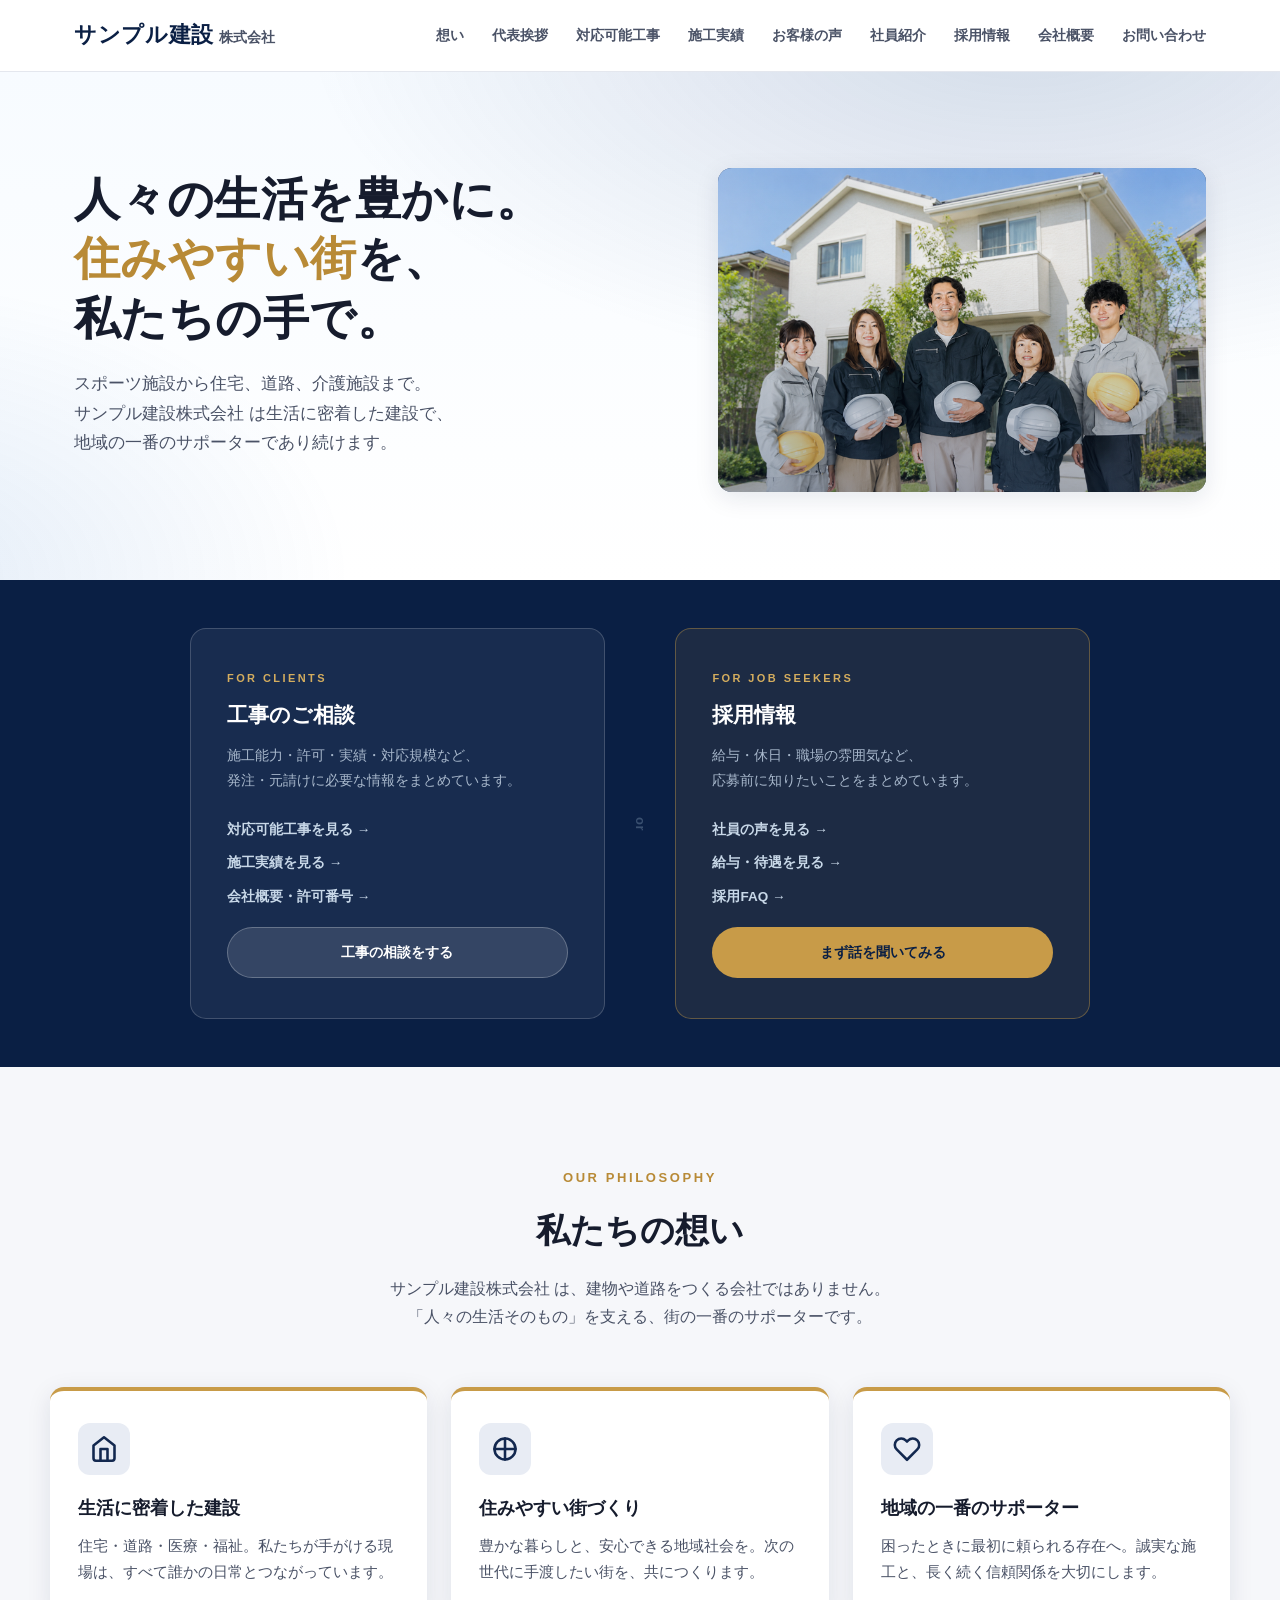
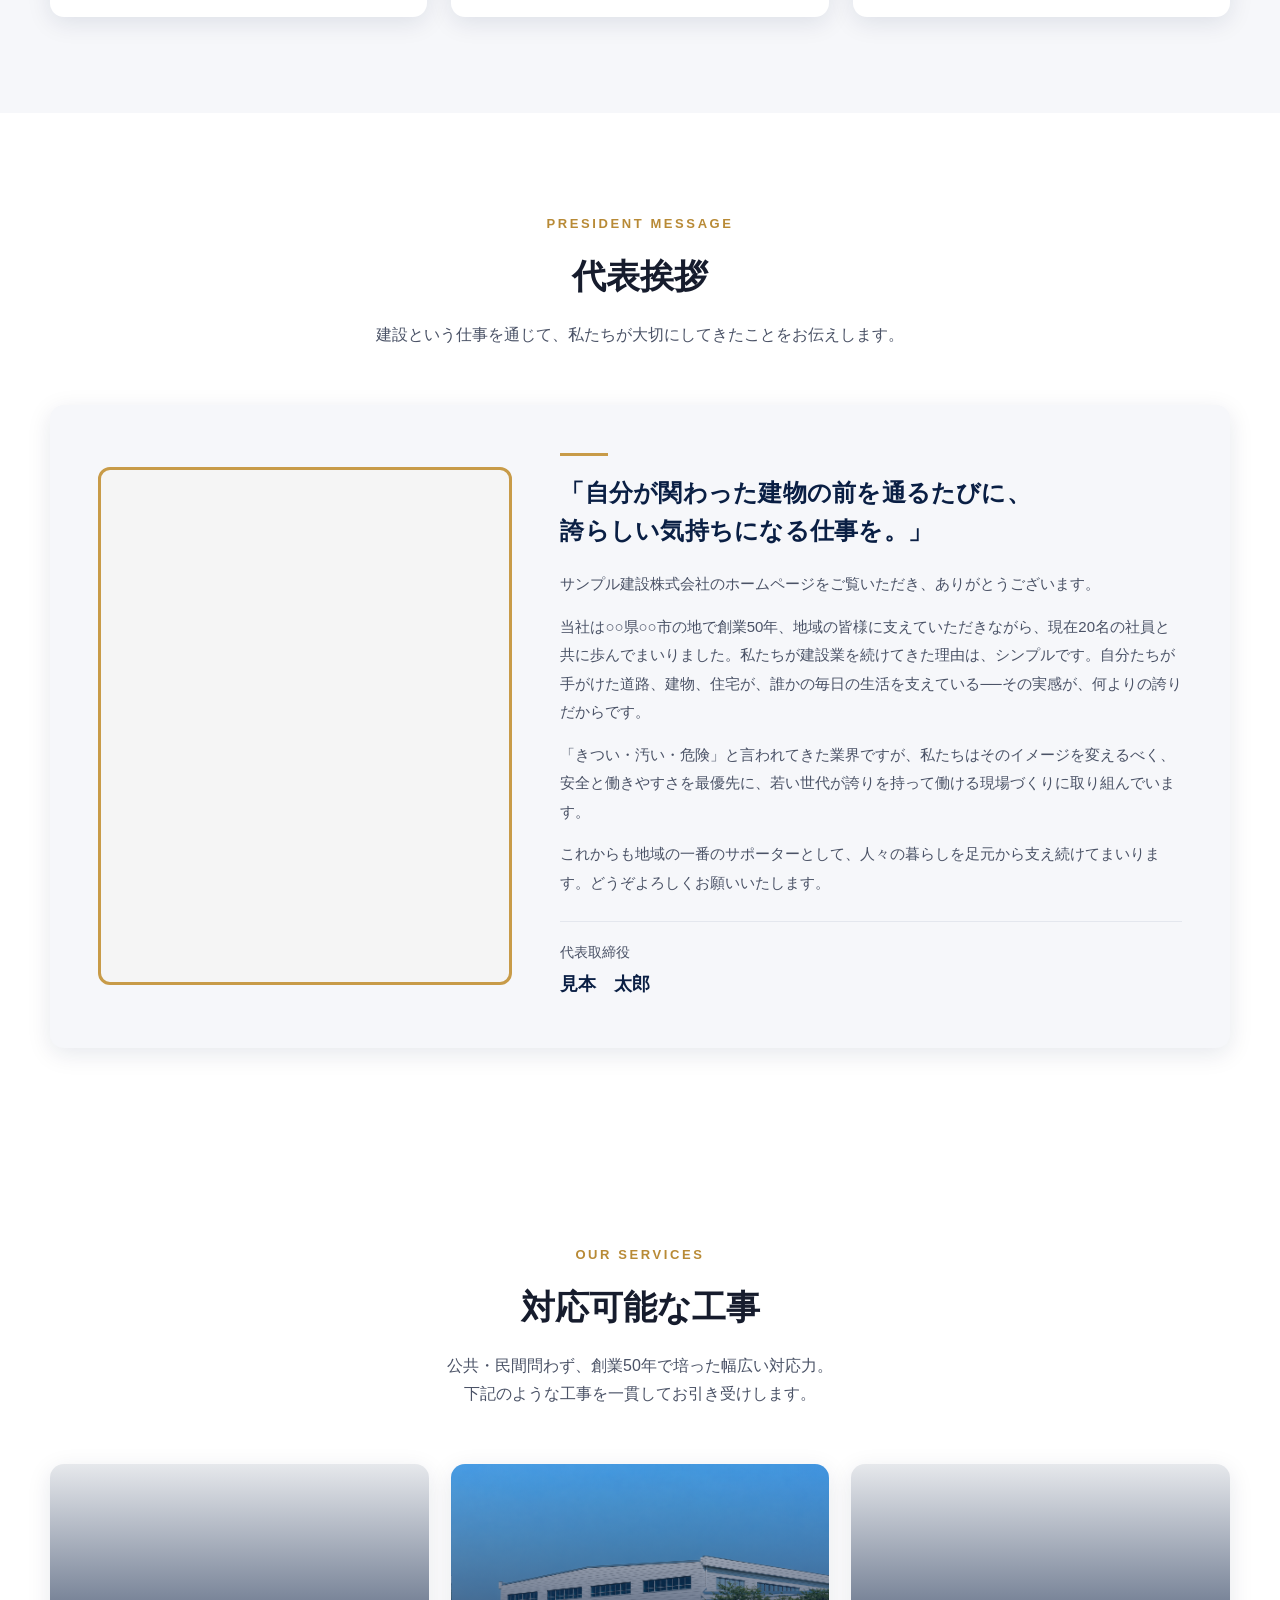
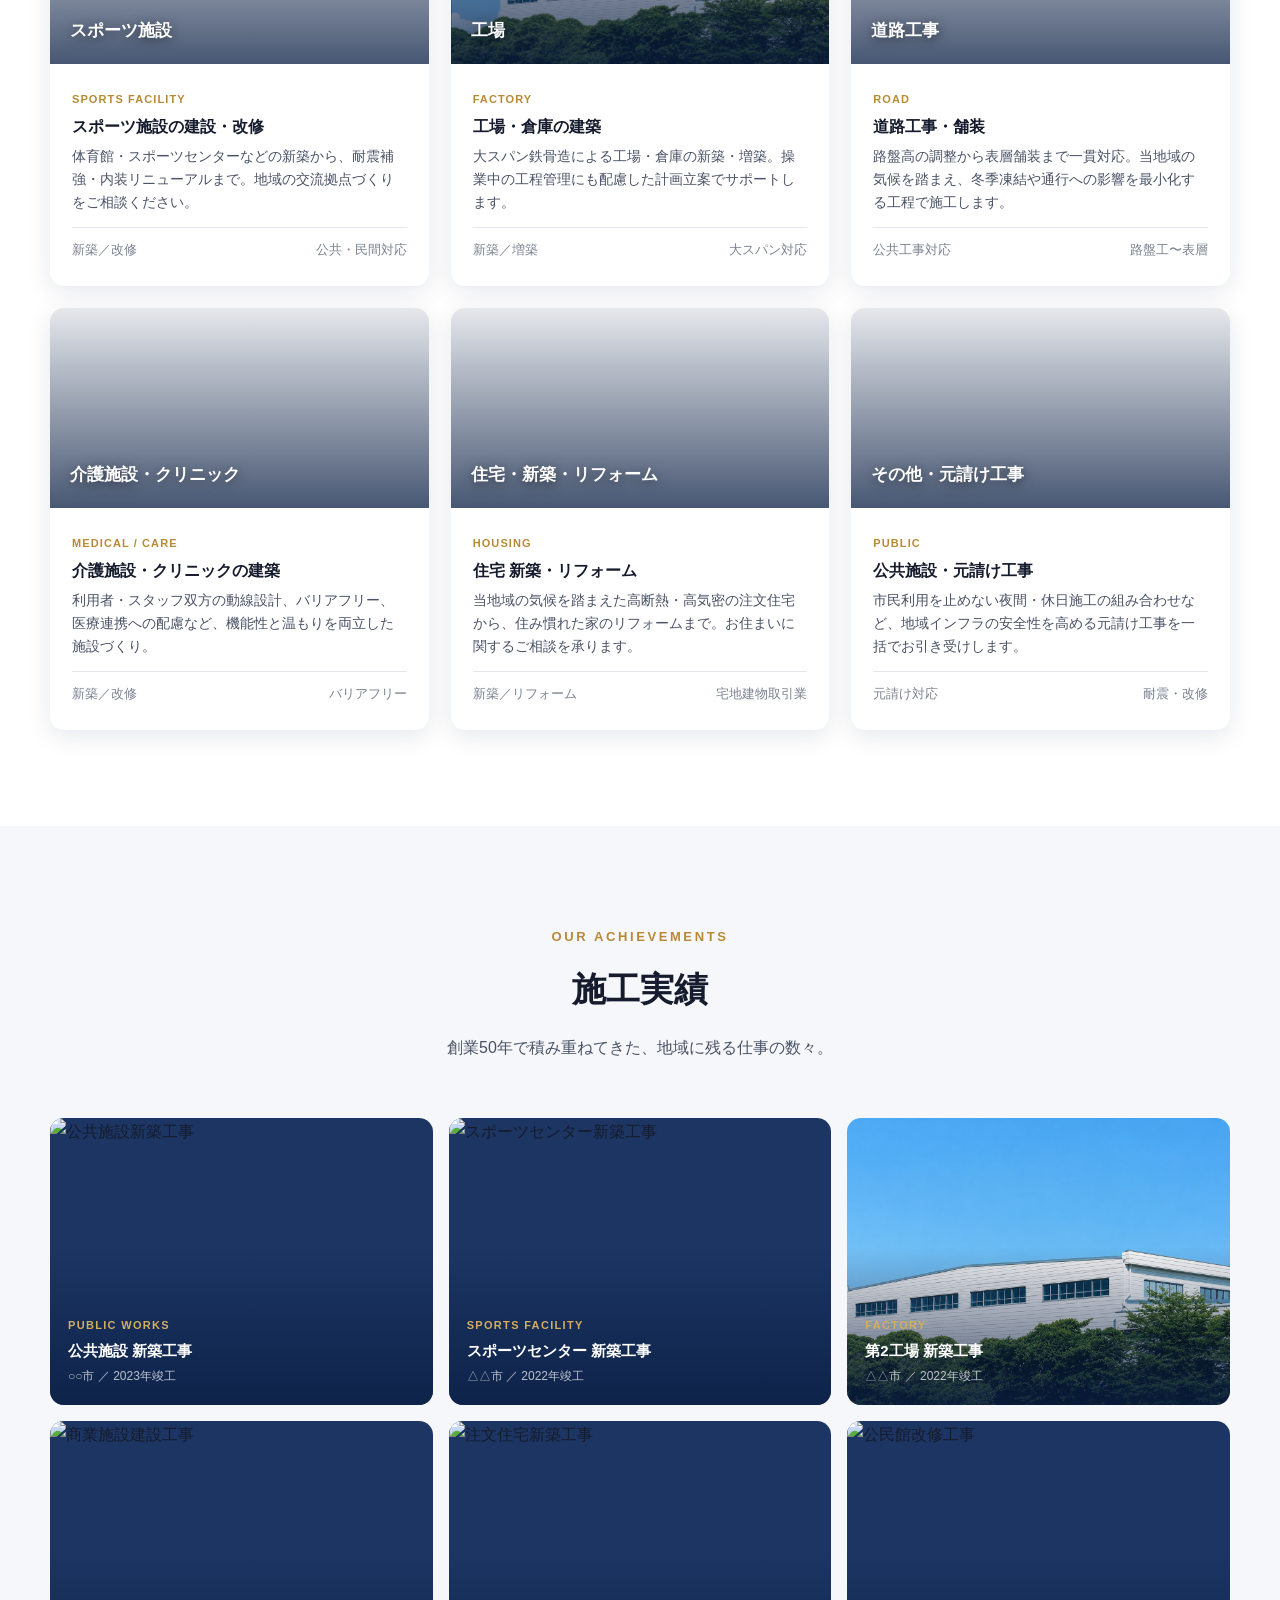
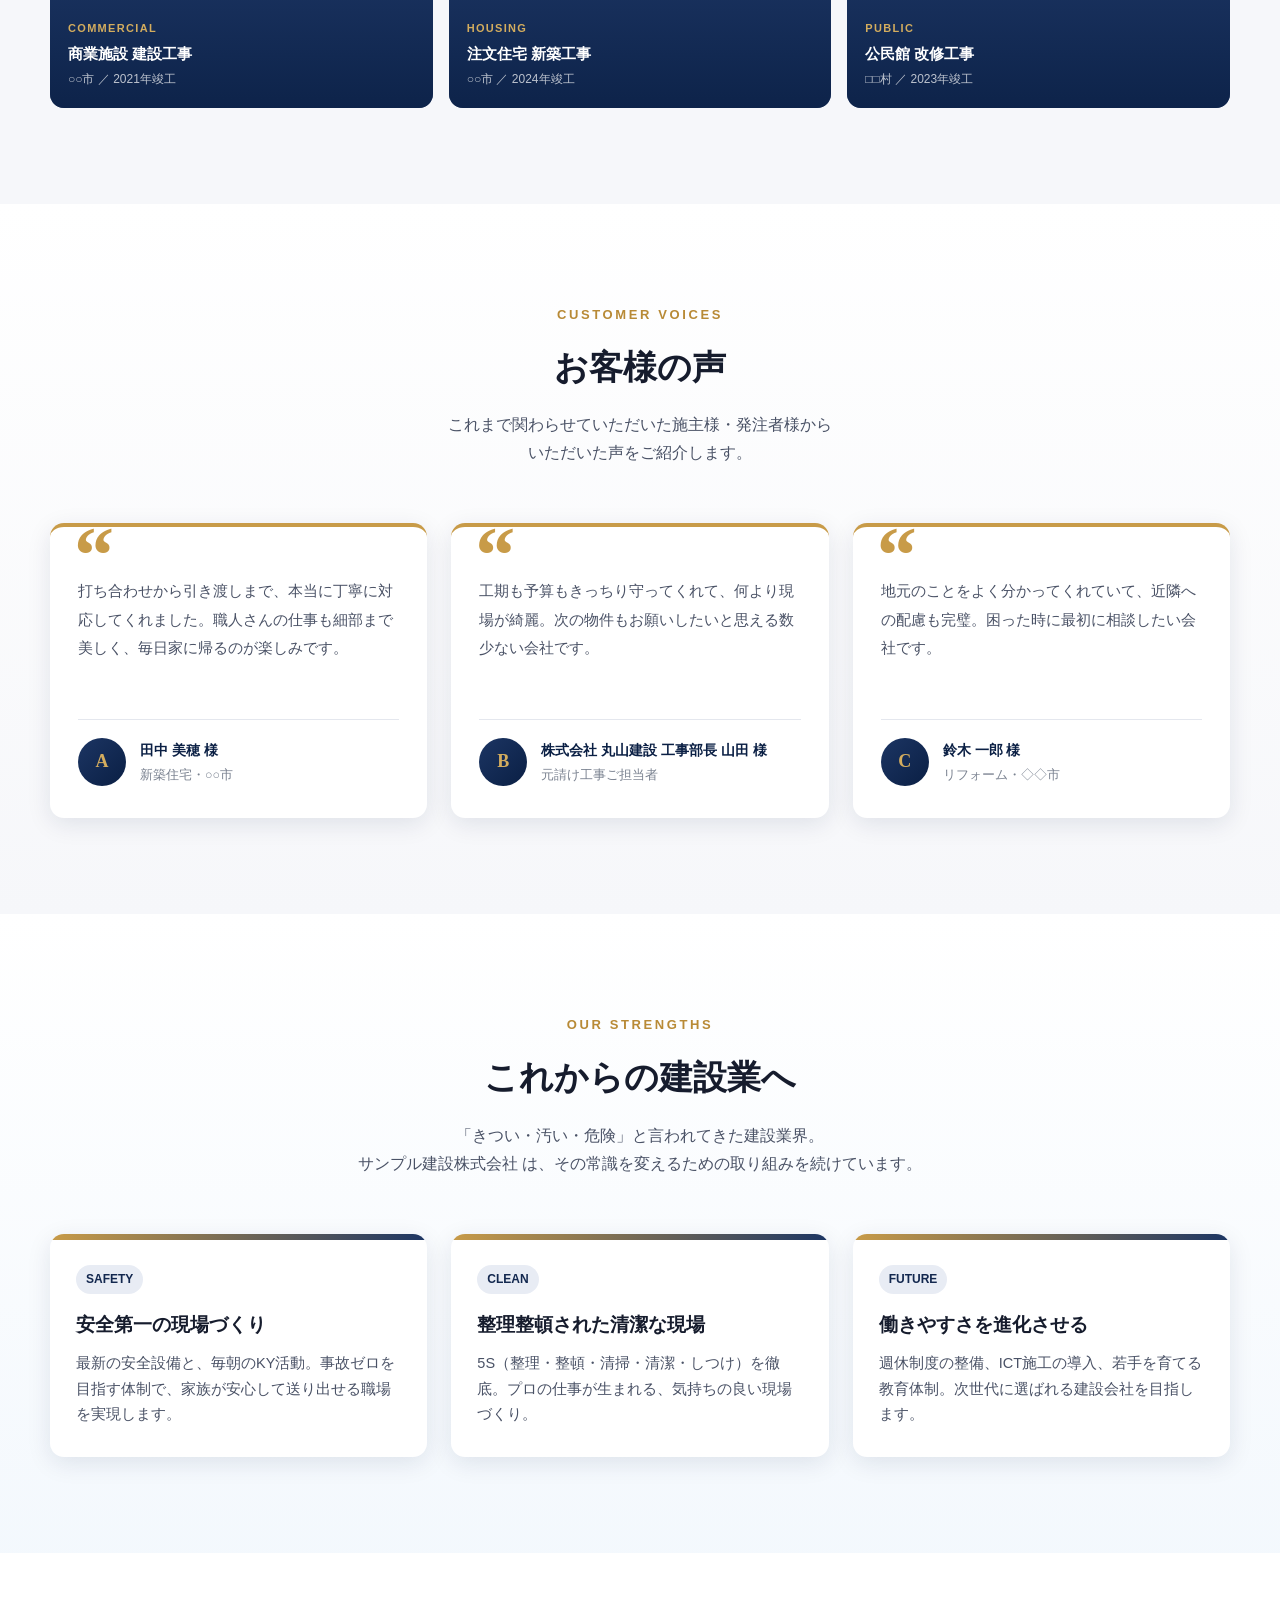
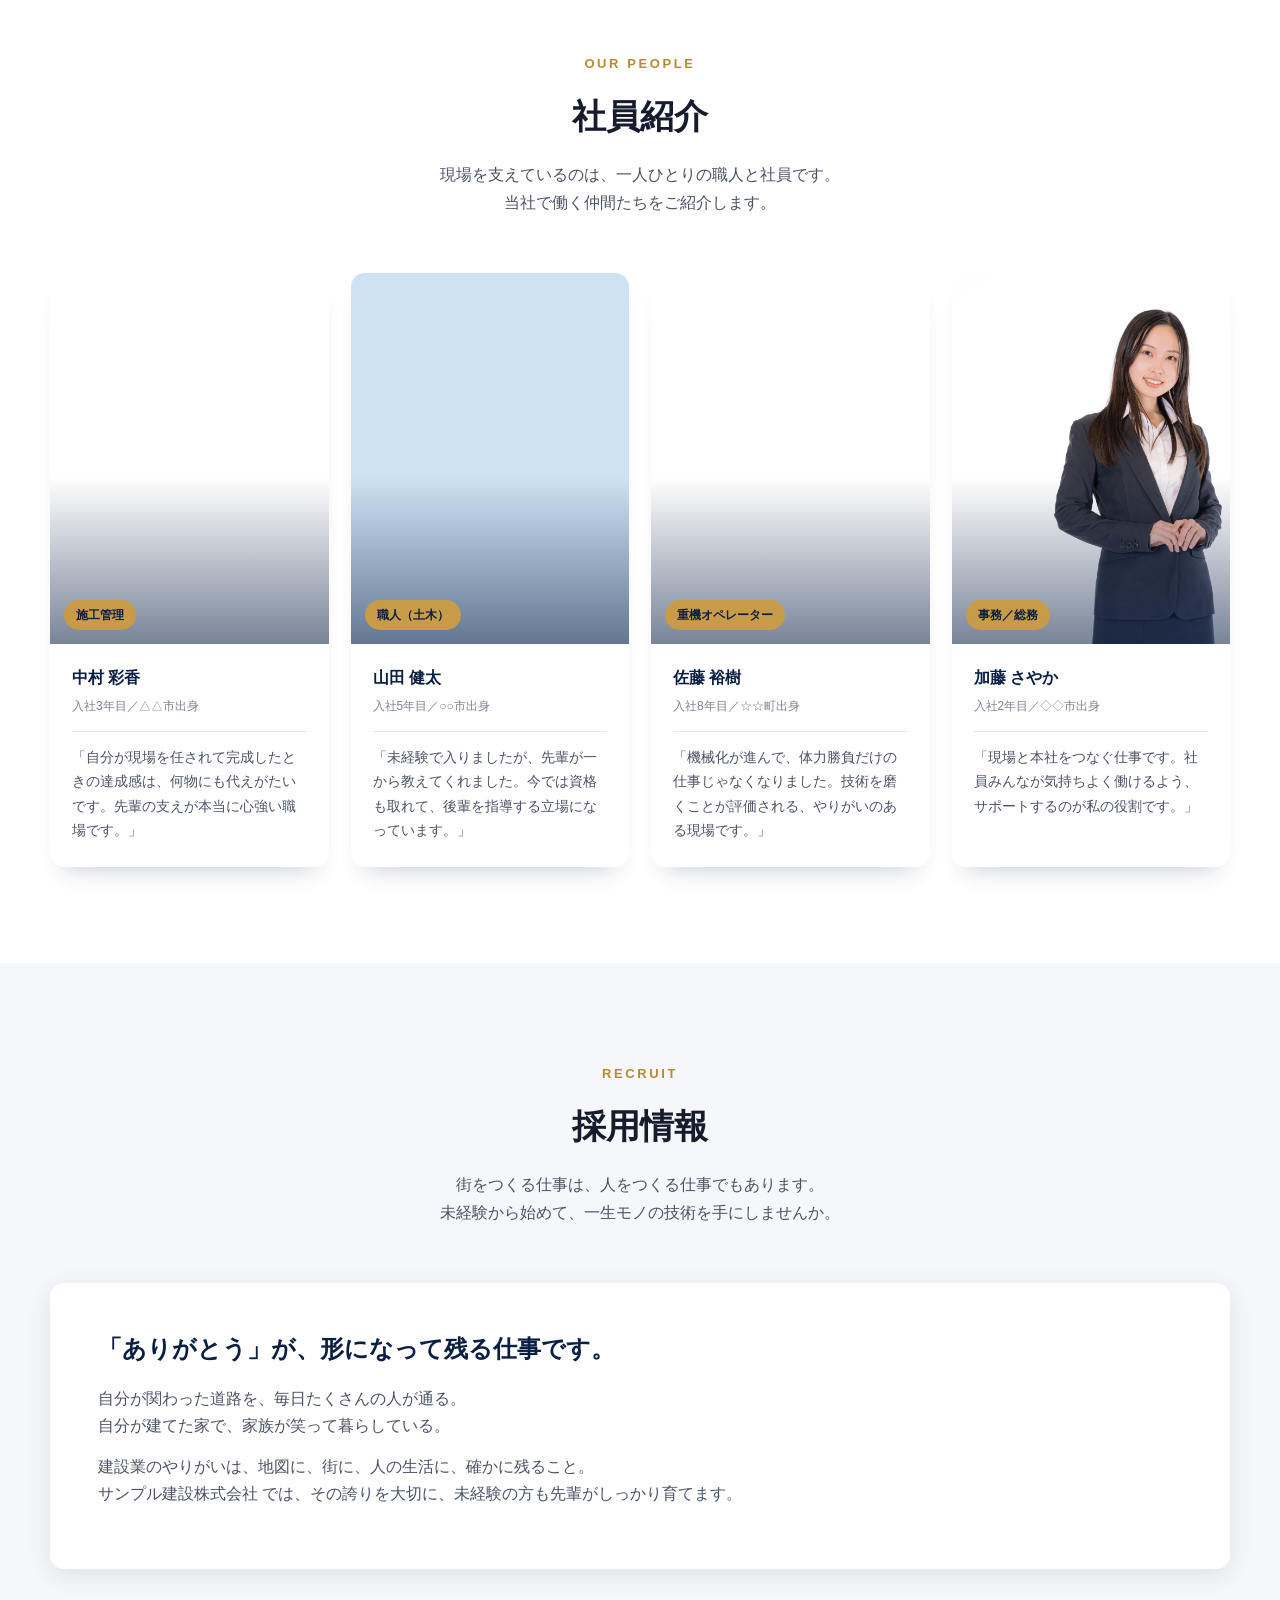
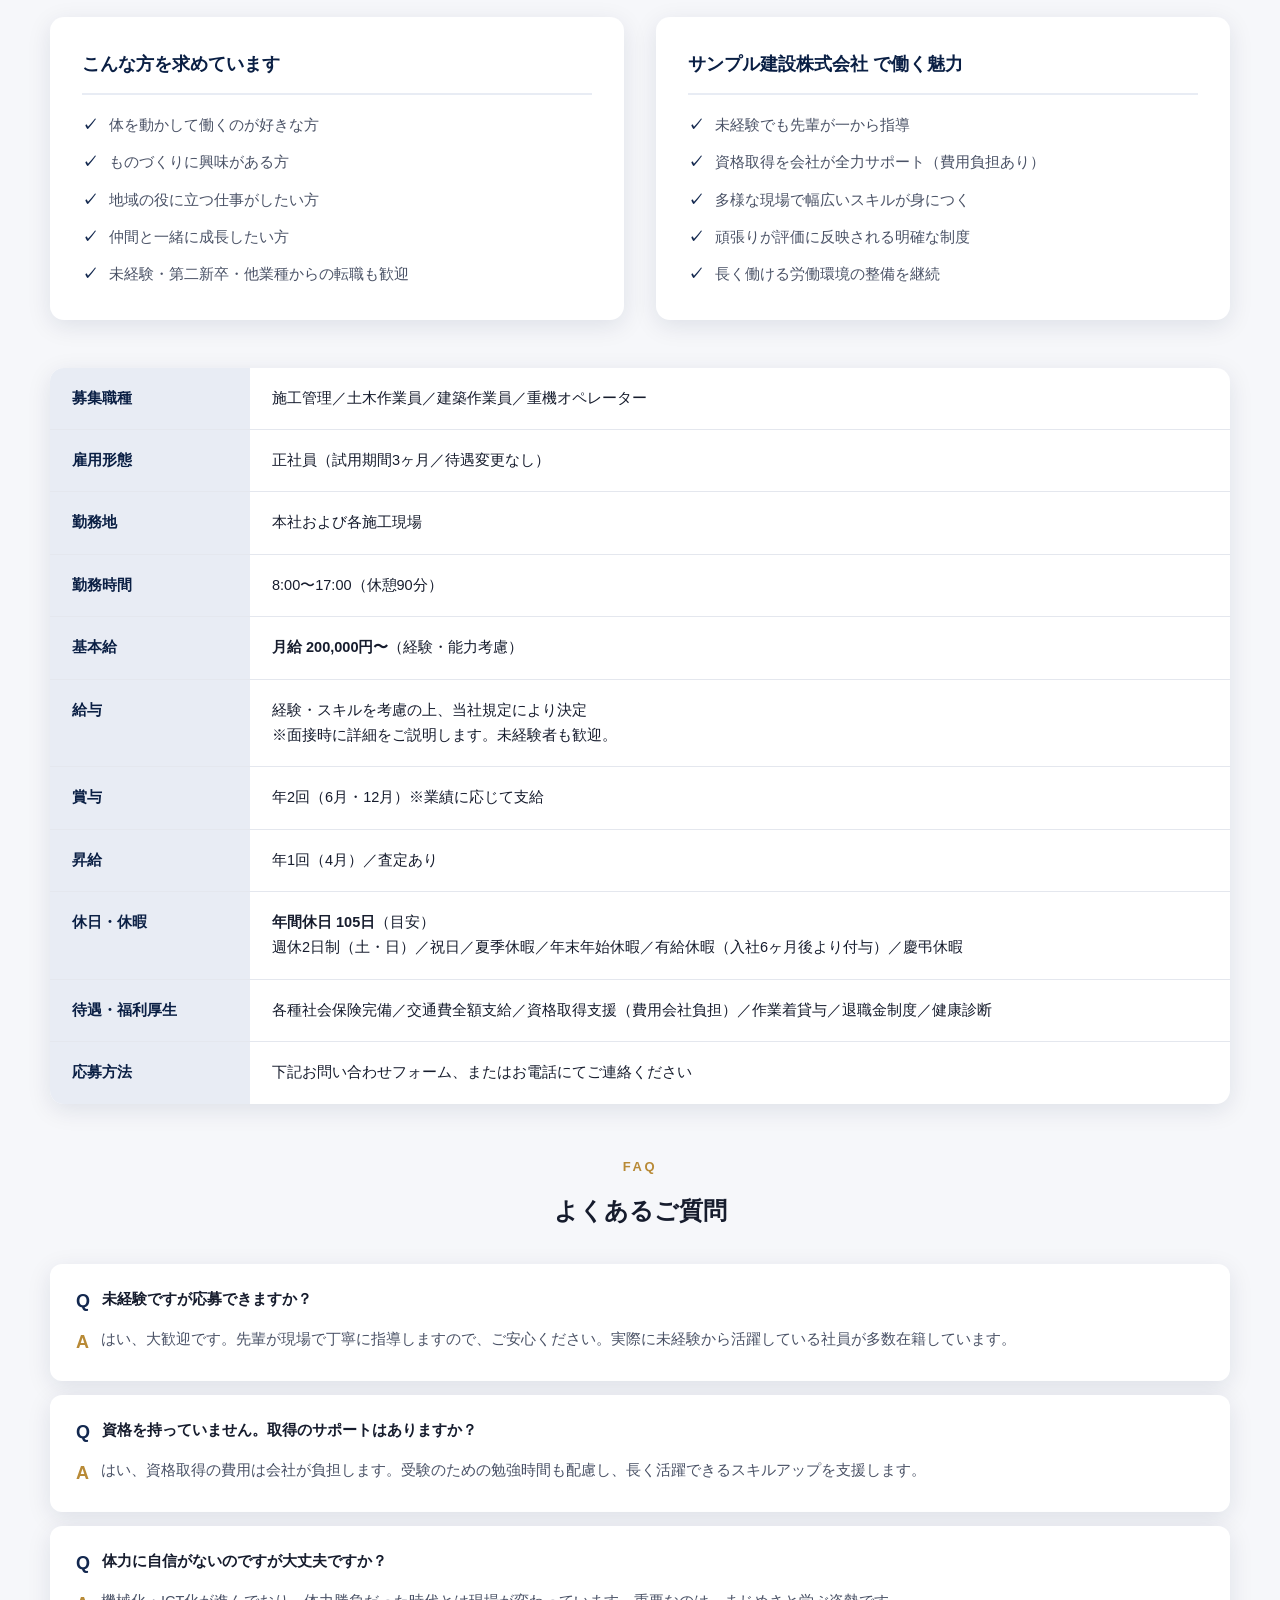
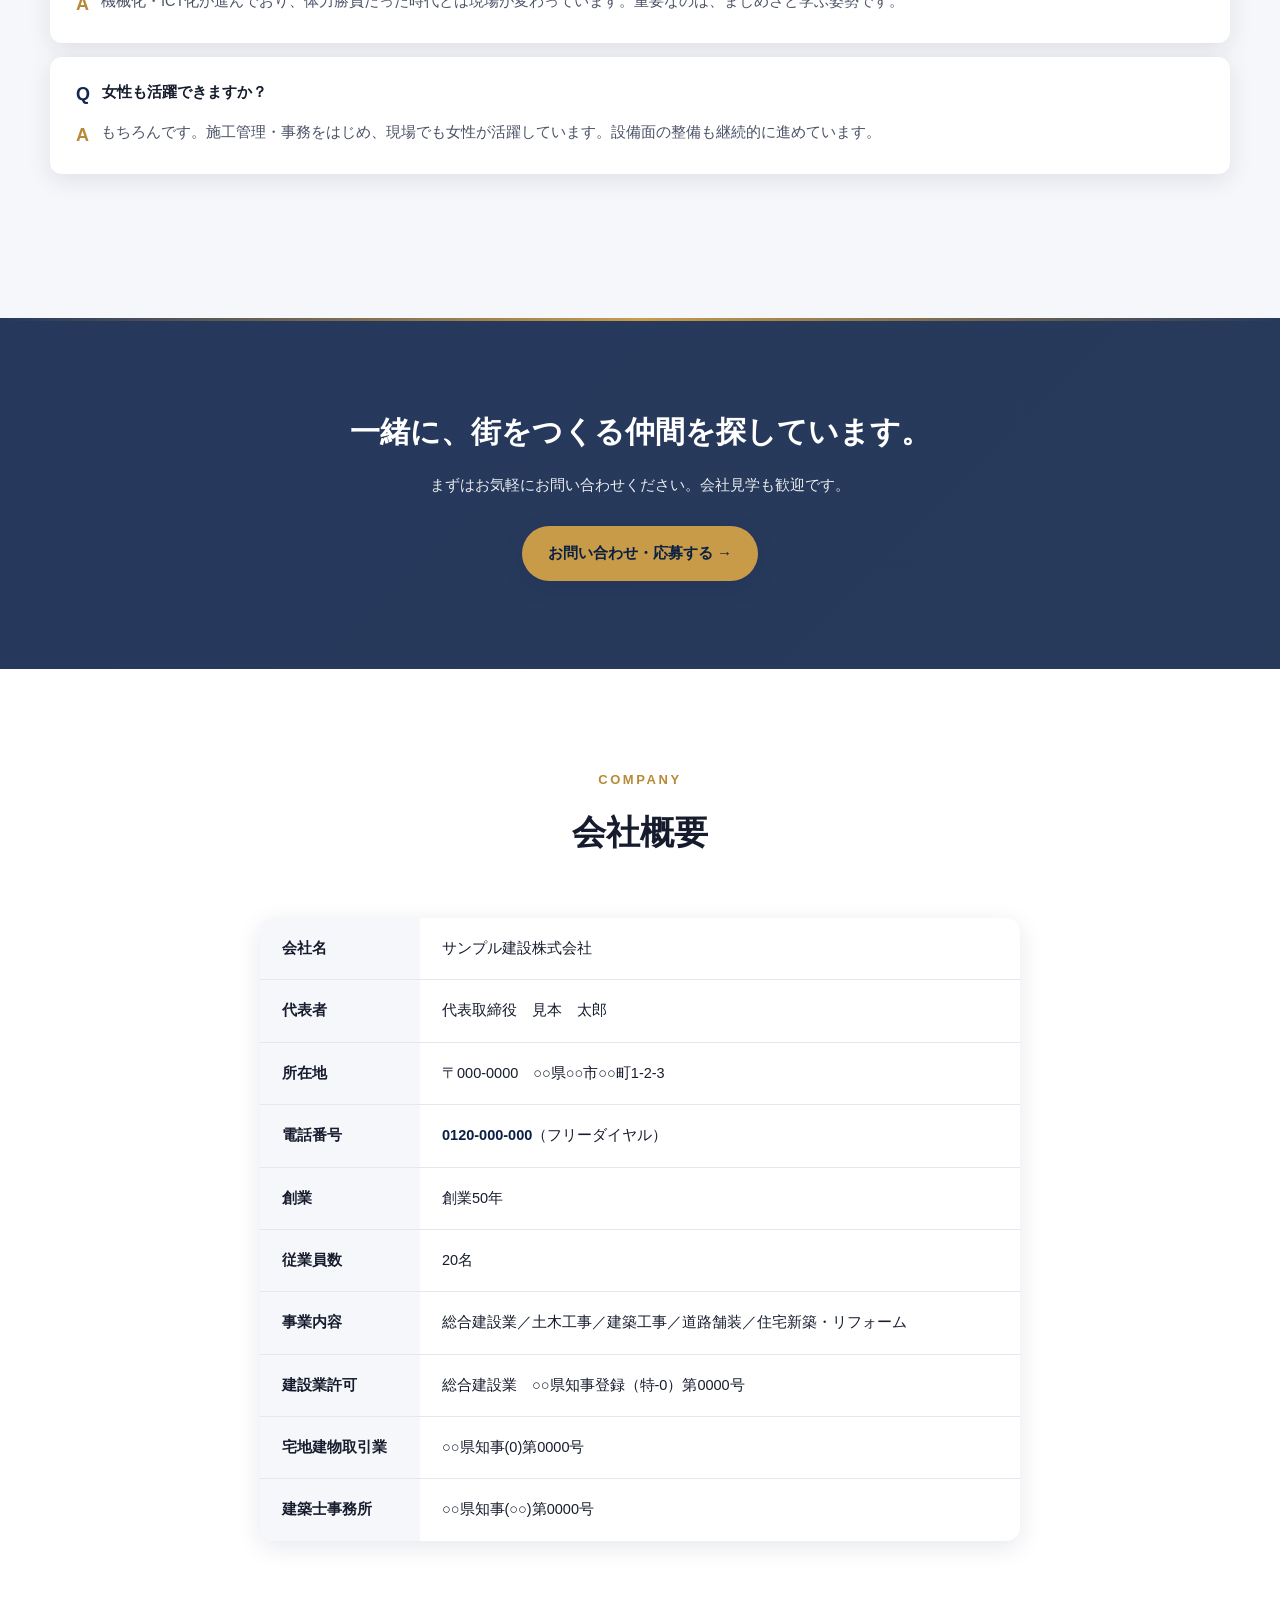
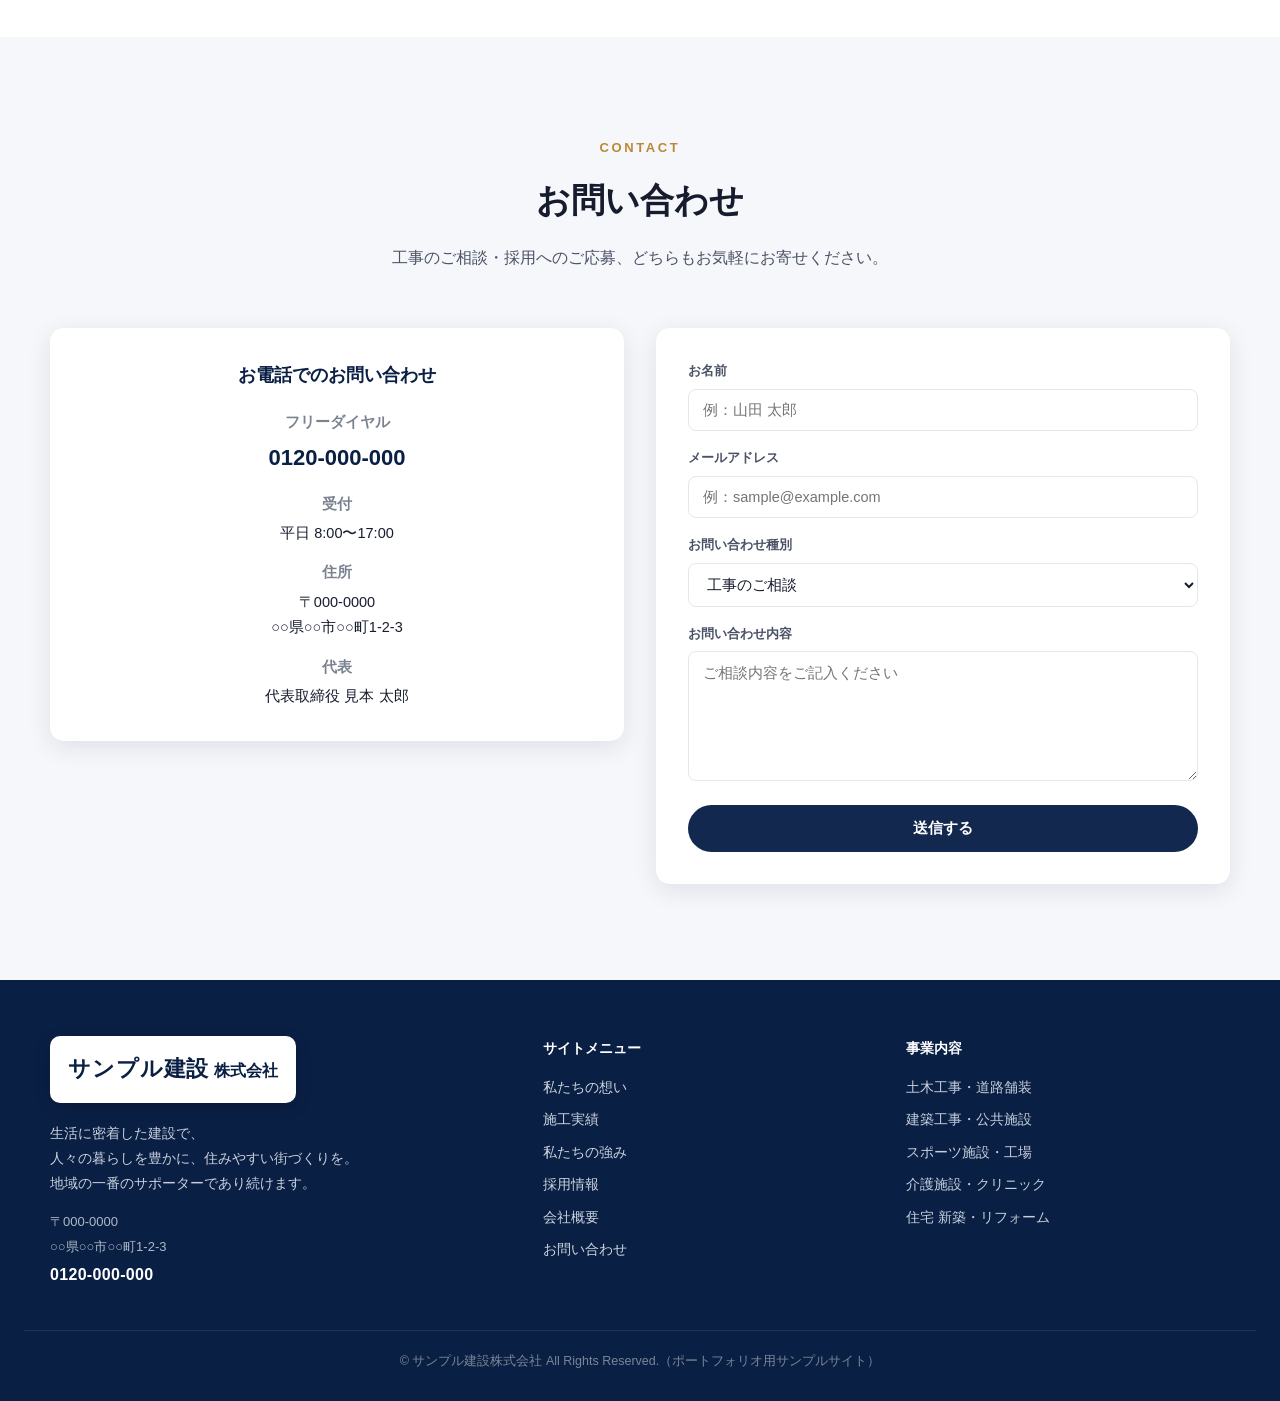
==== work/nomura/index.html @ 12d5b16b "Add files via upload" ====
<!DOCTYPE html>
<html lang="ja">
<head>
<meta charset="UTF-8" />
<meta name="viewport" content="width=device-width, initial-scale=1.0" />
<title>サンプル建設株式会社｜○○県○○市の総合建設業（創業50年）</title>
<meta name="description" content="○○県○○市の総合建設業 サンプル建設株式会社（創業50年・社員20名）。スポーツ施設・工場・道路・介護施設・住宅まで、生活に密着した建設で街づくりを支えます。元請け工事・採用のお問い合わせはフリーダイヤル0120-000-000まで。" />
<meta name="keywords" content="総合建設業,建築,土木,リフォーム,新築,サンプルサイト" />
<style>
  :root{
    --navy-900:#0a1f44;
    --navy-800:#13284f;
    --navy-700:#1c3563;
    --navy-500:#2c4a82;
    --navy-100:#e8ecf4;
    --gold-600:#b88a36;
    --gold-500:#c89b48;
    --gold-400:#d4ad5e;
    --gold-100:#f6efde;
    --gray-900:#161c2d;
    --gray-700:#4a5266;
    --gray-500:#7a8290;
    --gray-200:#e4e7ee;
    --gray-100:#f6f7fa;
    --white:#ffffff;
    --accent:#c89b48;
    --shadow:0 6px 24px rgba(10,31,68,.10);
    --radius:14px;
  }
  *{box-sizing:border-box;margin:0;padding:0}
  html{scroll-behavior:smooth}
  body{
    font-family:"Hiragino Kaku Gothic ProN","Yu Gothic UI","Yu Gothic","Meiryo",sans-serif;
    color:var(--gray-900);
    line-height:1.75;
    background:var(--white);
    -webkit-font-smoothing:antialiased;
  }
  img{max-width:100%;display:block}
  a{color:var(--navy-800);text-decoration:none}
  a:hover{text-decoration:underline}

  /* Header */
  header{
    position:sticky;top:0;z-index:50;
    background:rgba(255,255,255,.95);
    backdrop-filter:blur(10px);
    border-bottom:1px solid var(--gray-200);
  }
  .nav{
    max-width:1180px;margin:0 auto;
    display:flex;align-items:center;justify-content:space-between;
    padding:16px 24px;
  }
  .logo{
    display:flex;align-items:center;text-decoration:none;
  }
  .logo-img{
    height:48px;width:auto;display:block;
  }
  .logo-text{
    font-family:Georgia,"Hiragino Mincho ProN","Yu Mincho",serif;
    display:flex;align-items:baseline;gap:5px;
    color:var(--gray-700);font-weight:700;font-size:14px;
  }
  .logo-text em{font-style:normal;font-size:22px;font-weight:700;color:var(--navy-900);letter-spacing:.03em}
  /* Footer brand */
  .footer-brand{
    display:flex;align-items:center;gap:14px;
    padding:14px 18px;background:#fff;border-radius:10px;
    box-shadow:0 4px 16px rgba(0,0,0,.15);
    width:fit-content;
  }
  .footer-logo-img{
    height:46px;width:auto;display:block;flex-shrink:0;
  }
  .footer-brand-text{
    font-family:Georgia,"Times New Roman","Hiragino Mincho ProN","Yu Mincho",serif;
    color:var(--navy-900);font-weight:700;font-size:16px;
    display:flex;align-items:baseline;gap:5px;
  }
  .footer-brand-text em{font-style:normal;font-size:22px;font-weight:700;letter-spacing:.04em}
  .nav-links{display:flex;gap:28px;align-items:center}
  .nav-links a{color:var(--gray-700);font-size:14px;font-weight:600}
  .nav-links a:hover{color:var(--navy-800);text-decoration:none}
  .nav-cta{
    background:var(--navy-800);color:#fff;
    padding:10px 18px;border-radius:999px;font-size:14px;font-weight:700;
  }
  .nav-cta:hover{background:var(--navy-900);text-decoration:none}
  .hamburger{display:none;background:none;border:0;cursor:pointer;padding:8px}
  .hamburger span{display:block;width:24px;height:2px;background:var(--gray-900);margin:5px 0;transition:.2s}

  /* Hero */
  .hero{
    position:relative;
    background:
      radial-gradient(1200px 600px at 80% -10%, rgba(44,74,130,.18), transparent 60%),
      radial-gradient(800px 500px at -10% 100%, rgba(20,99,194,.12), transparent 60%),
      linear-gradient(180deg,#f7fbff 0%, #ffffff 100%);
    overflow:hidden;
  }
  .hero-inner{
    max-width:1180px;margin:0 auto;padding:96px 24px 88px;
    display:grid;grid-template-columns:1.1fr .9fr;gap:48px;align-items:center;
  }
  .eyebrow{
    display:inline-block;background:var(--navy-100);color:var(--navy-900);
    font-size:13px;font-weight:700;padding:6px 14px;border-radius:999px;margin-bottom:18px;
  }
  .hero h1{
    font-size:clamp(28px,4vw,46px);line-height:1.3;font-weight:900;
    color:var(--gray-900);margin-bottom:20px;letter-spacing:.01em;
  }
  .hero h1 .accent{color:var(--gold-600)}
  .hero p.lead{
    font-size:17px;color:var(--gray-700);margin-bottom:32px;max-width:560px;
  }
  .hero-cta{display:flex;gap:14px;flex-wrap:wrap}
  .btn{
    display:inline-flex;align-items:center;gap:8px;
    padding:14px 26px;border-radius:999px;font-weight:700;font-size:15px;
    transition:transform .15s, box-shadow .15s, background .15s;
  }
  .btn-primary{background:var(--navy-800);color:#fff;box-shadow:var(--shadow)}
  .btn-primary:hover{background:var(--navy-900);transform:translateY(-2px);text-decoration:none}
  .btn-outline{background:#fff;color:var(--navy-800);border:2px solid var(--navy-800)}
  .btn-outline:hover{background:var(--navy-100);text-decoration:none}

  .hero-visual{
    position:relative;
    background:linear-gradient(135deg,var(--navy-700),var(--navy-900));
    border-radius:var(--radius);box-shadow:var(--shadow);
    overflow:hidden;
  }
  .hero-visual .hero-img{
    display:block;width:100%;height:auto;
  }
  .hero-visual::after{
    content:"";position:absolute;inset:0;
    background:linear-gradient(180deg, rgba(10,31,68,.05) 30%, rgba(10,31,68,.35) 100%);
    pointer-events:none;
  }
  .hero-visual svg{display:none}
  .hero-badge{
    position:absolute;bottom:13px;left:24px;right:24px;z-index:2;
    background:rgba(255,255,255,.55);border-radius:12px;padding:18px 20px;
    backdrop-filter:blur(8px);
  }
  .hero-badge strong{color:var(--navy-900);font-size:18px;opacity:.8}
  .hero-badge p{color:var(--gray-700);font-size:13px;margin-top:4px;opacity:.75}

  /* Sections */
  section{padding:96px 24px}
  .container{max-width:1180px;margin:0 auto}
  .section-head{text-align:center;margin-bottom:56px}
  .section-tag{
    font-size:13px;color:var(--gold-600);font-weight:700;letter-spacing:.2em;text-transform:uppercase;
  }
  .section-head h2{
    font-size:clamp(24px,3vw,34px);font-weight:900;color:var(--gray-900);margin-top:10px;
  }
  .section-head p{color:var(--gray-700);margin-top:14px;max-width:680px;margin-left:auto;margin-right:auto}

  /* Target Split */
  .target-split{
    display:grid;grid-template-columns:1fr auto 1fr;gap:0;align-items:stretch;
    max-width:900px;margin:0 auto;
  }
  .target-card{
    background:rgba(255,255,255,.06);border:1px solid rgba(255,255,255,.12);
    border-radius:16px;padding:40px 36px;
  }
  .target-client{border-color:rgba(255,255,255,.18)}
  .target-recruit{background:rgba(200,155,72,.10);border-color:rgba(200,155,72,.4)}
  .target-label{
    font-size:11px;font-weight:700;letter-spacing:.22em;color:var(--gold-400);
    margin-bottom:12px;
  }
  .target-card h3{
    font-size:21px;font-weight:900;color:#fff;margin-bottom:14px;line-height:1.4;
  }
  .target-card p{color:#a8b8cc;font-size:13.5px;line-height:1.85;margin-bottom:24px}
  .target-links{display:flex;flex-direction:column;gap:10px}
  .target-links a{color:#c8d8e8;font-size:13.5px;font-weight:600;text-decoration:none}
  .target-links a:hover{color:#fff;text-decoration:none}
  .target-cta-btn{
    display:inline-block;margin-top:8px;padding:13px 22px;border-radius:999px;
    background:rgba(255,255,255,.12);color:#fff !important;font-weight:800;
    font-size:14px;text-align:center;border:1px solid rgba(255,255,255,.25);
    transition:background .2s;
  }
  .target-cta-btn:hover{background:rgba(255,255,255,.22) !important}
  .target-cta-gold{
    background:var(--gold-500) !important;color:var(--navy-900) !important;
    border-color:transparent !important;
  }
  .target-cta-gold:hover{background:var(--gold-400) !important}
  .target-divider{
    display:flex;align-items:center;justify-content:center;
    padding:0 24px;
  }
  .target-divider span{
    color:#3a5070;font-size:13px;font-weight:700;letter-spacing:.05em;
    writing-mode:vertical-rl;
  }
  @media(max-width:760px){
    .target-split{grid-template-columns:1fr;gap:16px}
    .target-divider{writing-mode:horizontal-tb;padding:4px 0}
    .target-divider span{writing-mode:horizontal-tb}
    .target-card{padding:28px 24px}
  }

  /* Philosophy */
  .philosophy{background:var(--gray-100)}
  .phil-grid{display:grid;grid-template-columns:repeat(3,1fr);gap:24px}
  .phil-card{
    background:#fff;padding:32px 28px;border-radius:var(--radius);box-shadow:var(--shadow);
    border-top:4px solid var(--gold-500);transition:transform .2s;
  }
  .phil-card:hover{transform:translateY(-4px)}
  .phil-card .icon{
    width:52px;height:52px;border-radius:12px;background:var(--navy-100);
    display:grid;place-items:center;color:var(--navy-800);margin-bottom:18px;
  }
  .phil-card h3{font-size:18px;font-weight:800;margin-bottom:10px;color:var(--gray-900)}
  .phil-card p{color:var(--gray-700);font-size:14.5px}

  /* President message */
  .president{background:#fff}
  .president-inner{
    display:grid;grid-template-columns:.8fr 1.2fr;gap:48px;align-items:center;
    background:var(--gray-100);border-radius:var(--radius);padding:48px;
    box-shadow:var(--shadow);
  }
  .president-photo{
    width:100%;aspect-ratio:4/5;border-radius:12px;overflow:hidden;
    background-image:url('./photos/president.jpg');
    background-size:cover;background-position:center center;background-color:#f5f5f5;
    border:3px solid var(--gold-500);position:relative;
  }
  .president-photo svg, .president-photo span{display:none}
  .president-body .quote{
    font-size:24px;font-weight:800;color:var(--navy-900);line-height:1.6;
    margin-bottom:20px;letter-spacing:.01em;
    font-family:Georgia,"Yu Mincho","Hiragino Mincho ProN",serif;
  }
  .president-body .quote::before{
    content:"";display:block;width:48px;height:3px;
    background:var(--gold-500);margin-bottom:18px;
  }
  .president-body p{color:var(--gray-700);font-size:15px;margin-bottom:14px;line-height:1.9}
  .president-signature{
    margin-top:24px;padding-top:18px;border-top:1px solid var(--gray-200);
    font-size:14px;color:var(--gray-700);
  }
  .president-signature strong{
    display:block;font-size:18px;color:var(--navy-900);margin-top:4px;
    font-family:Georgia,"Yu Mincho","Hiragino Mincho ProN",serif;
  }

  /* Customer voices */
  .voices{background:linear-gradient(180deg,#fff,var(--gray-100))}
  .voices-grid{display:grid;grid-template-columns:repeat(3,1fr);gap:24px}
  .voice-card{
    background:#fff;border-radius:var(--radius);padding:32px 28px;
    box-shadow:var(--shadow);position:relative;
    border-top:4px solid var(--gold-500);
  }
  .voice-card::before{
    content:"\201C";position:absolute;top:-12px;left:24px;
    font-size:80px;color:var(--gold-500);font-family:Georgia,serif;
    line-height:1;font-weight:900;
  }
  .voice-quote{
    font-size:15px;color:var(--gray-700);line-height:1.9;
    margin-top:18px;margin-bottom:22px;min-height:120px;
  }
  .voice-meta{
    display:flex;align-items:center;gap:14px;
    padding-top:18px;border-top:1px solid var(--gray-200);
  }
  .voice-avatar{
    width:48px;height:48px;border-radius:50%;flex-shrink:0;
    background:linear-gradient(135deg,var(--navy-700),var(--navy-900));
    display:grid;place-items:center;color:var(--gold-400);
    font-weight:900;font-size:18px;font-family:Georgia,serif;
  }
  .voice-name{font-weight:800;color:var(--navy-900);font-size:14px}
  .voice-role{font-size:12.5px;color:var(--gray-500);margin-top:2px}

  /* Staff */
  .staff{background:#fff}
  .staff-grid{display:grid;grid-template-columns:repeat(4,1fr);gap:22px}
  .staff-card{
    background:#fff;border-radius:var(--radius);box-shadow:0 16px 22px -14px rgba(10,31,68,.22);
    overflow:hidden;transition:transform .2s;
  }
  .staff-card:hover{transform:translateY(-4px)}
  .staff-photo{
    aspect-ratio:3/4;
    background:linear-gradient(135deg,var(--navy-700),var(--navy-900));
    display:grid;place-items:center;color:var(--gold-400);
    text-align:center;padding:20px;position:relative;
  }
  .staff-photo svg{width:64px;height:64px;opacity:.55}
  /* 社員写真 */
  .has-photo{background-size:cover !important;background-position:center center}
  .has-photo svg{display:none}
  .has-photo::before{
    content:"";position:absolute;inset:0;
    background:linear-gradient(180deg,rgba(0,0,0,0) 55%,rgba(10,31,68,.55) 100%);
    pointer-events:none;z-index:1;
  }
  .has-photo .role-tag{position:relative;z-index:2}
  .sp1{background-image:url('./photos/staff-1.jpg');background-color:#fff;background-position:center center !important}
  .sp2{background-image:url('./photos/staff-2.jpg');background-color:#cfe2f3}
  .sp3{background-image:url('./photos/staff-3.jpg');background-color:#fff}
  .sp4{background-image:url('./photos/staff-4.jpg');background-color:#fff}
  .staff-photo .role-tag{
    position:absolute;bottom:14px;left:14px;
    background:var(--gold-500);color:var(--navy-900);
    padding:5px 12px;border-radius:999px;font-size:11.5px;font-weight:800;
  }
  .staff-body{padding:20px 22px 24px}
  .staff-name{
    font-weight:800;color:var(--navy-900);font-size:16px;margin-bottom:4px;
    font-family:Georgia,"Yu Mincho","Hiragino Mincho ProN",serif;
  }
  .staff-years{font-size:12px;color:var(--gray-500);margin-bottom:14px}
  .staff-quote{
    font-size:13.5px;color:var(--gray-700);line-height:1.8;
    padding-top:14px;border-top:1px solid var(--gray-200);
  }

  /* Gallery (施工実績) */
  .gallery-grid{display:grid;grid-template-columns:repeat(3,1fr);gap:16px}
  .gallery-item{
    border-radius:var(--radius);overflow:hidden;position:relative;
    aspect-ratio:4/3;background:var(--navy-700);
  }
  .gallery-item img{
    width:100%;height:100%;object-fit:cover;
    display:block;transition:transform .35s;
  }
  .gallery-item:hover img{transform:scale(1.06)}
  .gallery-overlay{
    position:absolute;inset:0;
    background:linear-gradient(180deg,transparent 45%,rgba(10,31,68,.82) 100%);
    display:flex;flex-direction:column;justify-content:flex-end;padding:18px;
  }
  .gallery-tag{font-size:11px;font-weight:700;color:var(--gold-400);letter-spacing:.12em;margin-bottom:4px;text-transform:uppercase}
  .gallery-title{font-size:15px;font-weight:800;color:#fff;line-height:1.4}
  .gallery-meta{font-size:12px;color:rgba(255,255,255,.72);margin-top:5px}
  @media(max-width:960px){.gallery-grid{grid-template-columns:repeat(2,1fr)}}
  @media(max-width:600px){.gallery-grid{grid-template-columns:1fr}}

  /* Map */
  .map-wrap{
    margin-top:36px;border-radius:var(--radius);overflow:hidden;
    box-shadow:var(--shadow);
  }
  .map-wrap iframe{display:block;width:100%;border:0}

  /* Works */
  .works-grid{display:grid;grid-template-columns:repeat(3,1fr);gap:22px}
  .work-card{
    border-radius:var(--radius);overflow:hidden;background:#fff;
    box-shadow:var(--shadow);transition:transform .2s;
  }
  .work-card:hover{transform:translateY(-4px)}
  .work-thumb{
    height:200px;display:grid;place-items:center;color:#fff;font-weight:800;font-size:18px;
    position:relative;background-size:cover;background-position:center;
  }
  .work-thumb::after{
    content:"";position:absolute;inset:0;
    background:linear-gradient(180deg,rgba(10,31,68,.1) 0%,rgba(10,31,68,.75) 100%);
  }
  .work-thumb svg{display:none}
  .work-thumb span{
    position:absolute;bottom:18px;left:20px;z-index:1;
    text-shadow:0 2px 12px rgba(0,0,0,.5);font-size:17px;
  }
  .w1{background-image:url('https://images.unsplash.com/photo-1574629810360-7efbbe195018?auto=format&fit=crop&w=600&q=80')}
  .w2{background-image:url('./photos/work-factory.png')}
  .w3{background-image:url('https://images.unsplash.com/photo-1504307651254-35680f356dfd?auto=format&fit=crop&w=600&q=80')}
  .w4{background-image:url('https://images.unsplash.com/photo-1586773860418-d37222d8fce3?auto=format&fit=crop&w=600&q=80')}
  .w5{background-image:url('https://images.unsplash.com/photo-1564013799919-ab600027ffc6?auto=format&fit=crop&w=600&q=80')}
  .w6{background-image:url('https://images.unsplash.com/photo-1486325212027-8081e485255e?auto=format&fit=crop&w=600&q=80')}
  .work-body{padding:20px 22px 24px}
  .work-body .work-tag{
    display:inline-block;font-size:11px;color:var(--gold-600);font-weight:700;
    letter-spacing:.1em;margin-bottom:6px;
  }
  .work-body h4{font-size:16px;color:var(--gray-900);margin-bottom:8px;font-weight:800;line-height:1.45}
  .work-body p{font-size:13.5px;color:var(--gray-700);line-height:1.7}
  .work-body .work-meta{
    margin-top:12px;padding-top:12px;border-top:1px solid var(--gray-200);
    font-size:12.5px;color:var(--gray-500);display:flex;justify-content:space-between;flex-wrap:wrap;gap:6px;
  }

  /* Strengths (3K払拭) */
  .strengths{
    background:
      linear-gradient(180deg,rgba(255,255,255,.92),rgba(243,248,253,.95)),
      url('https://images.unsplash.com/photo-1541888946425-d81bb19240f5?auto=format&fit=crop&w=1400&q=80') center/cover fixed;
  }
  .str-grid{display:grid;grid-template-columns:repeat(3,1fr);gap:24px}
  .str-card{
    background:#fff;border-radius:var(--radius);padding:30px 26px;box-shadow:var(--shadow);
    position:relative;overflow:hidden;
  }
  .str-card::before{
    content:"";position:absolute;top:0;left:0;width:100%;height:6px;
    background:linear-gradient(90deg,var(--gold-500),var(--navy-700));
  }
  .str-card .label{
    display:inline-block;font-size:12px;font-weight:700;color:var(--navy-800);
    background:var(--navy-100);padding:4px 10px;border-radius:999px;margin-bottom:14px;
  }
  .str-card h3{font-size:19px;font-weight:900;color:var(--gray-900);margin-bottom:10px}
  .str-card p{color:var(--gray-700);font-size:14.5px}

  /* Recruit */
  .recruit{background:var(--gray-100)}
  .recruit-message{
    background:#fff;padding:48px;border-radius:var(--radius);box-shadow:var(--shadow);
    margin-bottom:48px;
  }
  .recruit-message h3{
    font-size:24px;font-weight:900;color:var(--navy-900);margin-bottom:18px;line-height:1.5;
  }
  .recruit-message p{color:var(--gray-700);font-size:15.5px;margin-bottom:14px}

  .recruit-grid{display:grid;grid-template-columns:1fr 1fr;gap:32px;margin-bottom:48px}
  .recruit-block{background:#fff;border-radius:var(--radius);padding:32px;box-shadow:var(--shadow)}
  .recruit-block h4{
    font-size:18px;font-weight:800;color:var(--navy-900);margin-bottom:18px;
    padding-bottom:12px;border-bottom:2px solid var(--navy-100);
  }
  .recruit-block ul{list-style:none;display:flex;flex-direction:column;gap:12px}
  .recruit-block li{
    display:flex;gap:12px;color:var(--gray-700);font-size:14.5px;
  }
  .recruit-block li::before{
    content:"✓";color:var(--navy-800);font-weight:900;flex-shrink:0;
  }

  /* 待遇テーブル */
  .conditions{background:#fff;border-radius:var(--radius);box-shadow:var(--shadow);overflow:hidden;margin-bottom:48px}
  .conditions table{width:100%;border-collapse:collapse}
  .conditions th, .conditions td{
    padding:18px 22px;text-align:left;font-size:14.5px;
    border-bottom:1px solid var(--gray-200);
  }
  .conditions th{
    background:var(--navy-100);color:var(--navy-900);font-weight:800;
    width:200px;vertical-align:top;
  }
  .conditions tr:last-child th, .conditions tr:last-child td{border-bottom:none}

  /* FAQ */
  .faq-list{display:flex;flex-direction:column;gap:14px;margin-bottom:48px}
  .faq-item{
    background:#fff;border-radius:12px;padding:22px 26px;box-shadow:var(--shadow);
  }
  .faq-q{
    font-weight:800;color:var(--gray-900);font-size:15px;margin-bottom:10px;
    display:flex;gap:12px;
  }
  .faq-q::before{
    content:"Q";color:var(--navy-800);font-weight:900;font-size:18px;
  }
  .faq-a{
    color:var(--gray-700);font-size:14.5px;display:flex;gap:12px;
  }
  .faq-a::before{
    content:"A";color:var(--gold-600);font-weight:900;font-size:18px;
  }

  /* Company table */
  .company-table{
    background:#fff;border-radius:var(--radius);overflow:hidden;box-shadow:var(--shadow);
    max-width:760px;margin:0 auto;
  }
  .company-table table{width:100%;border-collapse:collapse}
  .company-table th, .company-table td{
    padding:18px 22px;text-align:left;font-size:14.5px;border-bottom:1px solid var(--gray-200);
  }
  .company-table th{background:var(--gray-100);color:var(--gray-900);font-weight:700;width:160px}
  .company-table tr:last-child th, .company-table tr:last-child td{border-bottom:none}

  /* CTA */
  .cta-band{
    background:
      linear-gradient(135deg,rgba(19,40,79,.92),rgba(10,31,68,.88)),
      url('https://images.unsplash.com/photo-1487958449943-2429e8be8625?auto=format&fit=crop&w=1400&q=80') center/cover;
    color:#fff;text-align:center;padding:88px 24px;
    position:relative;
  }
  .cta-band::after{
    content:"";position:absolute;top:0;left:0;right:0;height:3px;
    background:linear-gradient(90deg,transparent,var(--gold-500),transparent);
  }
  .cta-band h2{font-size:clamp(22px,3vw,30px);font-weight:900;margin-bottom:14px}
  .cta-band p{opacity:.9;margin-bottom:28px;font-size:15px}
  .cta-band .btn-primary{background:var(--gold-500);color:var(--navy-900)}
  .cta-band .btn-primary:hover{background:var(--gold-400)}

  /* Contact */
  .contact-grid{display:grid;grid-template-columns:1fr 1fr;gap:32px;align-items:start}
  .contact-info{
    background:#fff;padding:32px;border-radius:var(--radius);box-shadow:var(--shadow);
  }
  .contact-info{text-align:center}
  .contact-info h3{font-size:18px;font-weight:800;color:var(--navy-900);margin-bottom:18px}
  .contact-info dl{display:block;font-size:14.5px}
  .contact-info dt{color:var(--gray-500);font-weight:700;margin-top:14px}
  .contact-info dt:first-child{margin-top:0}
  .contact-info dd{color:var(--gray-900);margin-top:4px}
  form.contact{
    background:#fff;padding:32px;border-radius:var(--radius);box-shadow:var(--shadow);
    display:grid;grid-template-columns:1fr 1fr;gap:16px 18px;align-content:start;
  }
  form.contact label{
    font-size:13px;font-weight:700;color:var(--gray-700);
    display:flex;flex-direction:column;gap:6px;
  }
  form.contact label.full{grid-column:1 / -1}
  form.contact input, form.contact select, form.contact textarea{
    border:1.5px solid var(--gray-200);border-radius:8px;padding:12px 14px;
    font-size:14.5px;font-family:inherit;background:#fff;color:var(--gray-900);width:100%;
  }
  form.contact input:focus, form.contact select:focus, form.contact textarea:focus{
    outline:none;border-color:var(--navy-500);box-shadow:0 0 0 3px rgba(44,74,130,.15);
  }
  form.contact textarea{min-height:130px;resize:vertical}
  form.contact button{
    grid-column:1 / -1;
    background:var(--navy-800);color:#fff;border:0;padding:14px;
    border-radius:999px;font-weight:800;font-size:15px;cursor:pointer;margin-top:8px;
  }
  form.contact button:hover{background:var(--navy-900)}

  /* Footer */
  footer{background:var(--navy-900);color:#c8d0de;padding:56px 24px 28px}
  .footer-inner{
    max-width:1180px;margin:0 auto;
    display:grid;grid-template-columns:1.4fr 1fr 1fr;gap:40px;
  }
  footer h5{color:#fff;font-size:14px;font-weight:800;margin-bottom:14px}
  footer ul{list-style:none;display:flex;flex-direction:column;gap:8px;font-size:14px}
  footer a{color:#cdd5e0}
  footer a:hover{color:#fff}
  .copyright{
    border-top:1px solid #1c3563;margin-top:40px;padding-top:20px;
    text-align:center;font-size:12.5px;color:#7a8696;
  }

  /* PC専用の改行（スマホでは無効化して自然に折り返す） */
  .br-pc{display:inline}

  /* Responsive */
  @media (max-width:960px){
    .br-pc{display:none}
    .hero-inner{grid-template-columns:1fr;padding:64px 24px}
    .hero-visual{height:300px;order:-1}
    .phil-grid, .works-grid, .str-grid, .recruit-grid, .contact-grid, .footer-inner, .voices-grid{
      grid-template-columns:1fr;
    }
    form.contact{grid-template-columns:1fr}
    form.contact label.full{grid-column:auto}
    .staff-grid{grid-template-columns:repeat(2,1fr)}
    .president-inner{grid-template-columns:1fr;gap:32px;padding:32px}
    .president-photo{max-width:280px;margin:0 auto;aspect-ratio:1/1}
    .nav-links{display:none}
    .hamburger{display:block}
    .nav-links.open{
      display:flex;flex-direction:column;position:absolute;
      top:64px;left:0;right:0;background:#fff;padding:20px;gap:18px;
      border-bottom:1px solid var(--gray-200);
    }
    section{padding:72px 20px}
    .recruit-message{padding:32px 24px}
    .recruit-message h3{font-size:20px}
    .conditions th{width:130px}
  }
</style>
</head>
<body>

<header>
  <div class="nav">
    <a href="#top" class="logo">
      <span class="logo-text"><em>サンプル建設</em>株式会社</span>
    </a>
    <nav class="nav-links" id="navLinks">
      <a href="#philosophy">想い</a>
      <a href="#president">代表挨拶</a>
      <a href="#works">対応可能工事</a>
      <a href="#achievements">施工実績</a>
      <a href="#voices">お客様の声</a>
      <a href="#staff">社員紹介</a>
      <a href="#recruit">採用情報</a>
      <a href="#company">会社概要</a>
      <a href="#contact">お問い合わせ</a>
    </nav>
    <button class="hamburger" id="hamburger" aria-label="メニュー">
      <span></span><span></span><span></span>
    </button>
  </div>
</header>

<!-- Hero -->
<section class="hero" id="top" style="padding:0">
  <div class="hero-inner">
    <div>
      <h1>人々の生活を豊かに。<br><span class="accent">住みやすい街</span>を、<br>私たちの手で。</h1>
      <p class="lead">
        スポーツ施設から住宅、道路、介護施設まで。<br class="br-pc">
        サンプル建設株式会社 は生活に密着した建設で、<br class="br-pc">
        地域の一番のサポーターであり続けます。
      </p>
    </div>
    <div class="hero-visual">
      <img src="./photos/hero-bg.png" class="hero-img" alt="チーム写真" />
      <svg viewBox="0 0 400 400" xmlns="http://www.w3.org/2000/svg" preserveAspectRatio="xMidYMid slice">
        <defs>
          <linearGradient id="g1" x1="0" y1="0" x2="1" y2="1">
            <stop offset="0%" stop-color="#ffffff" stop-opacity=".25"/>
            <stop offset="100%" stop-color="#ffffff" stop-opacity="0"/>
          </linearGradient>
        </defs>
        <!-- skyline / buildings -->
        <rect x="40" y="180" width="60" height="180" fill="url(#g1)"/>
        <rect x="110" y="140" width="50" height="220" fill="url(#g1)"/>
        <rect x="170" y="100" width="70" height="260" fill="url(#g1)"/>
        <rect x="250" y="160" width="50" height="200" fill="url(#g1)"/>
        <rect x="310" y="200" width="50" height="160" fill="url(#g1)"/>
        <!-- road -->
        <path d="M0 340 L400 340 L400 400 L0 400 Z" fill="rgba(255,255,255,.18)"/>
        <line x1="20" y1="370" x2="80" y2="370" stroke="#fff" stroke-width="4" stroke-dasharray="14 12" opacity=".7"/>
        <line x1="120" y1="370" x2="180" y2="370" stroke="#fff" stroke-width="4" stroke-dasharray="14 12" opacity=".7"/>
        <line x1="220" y1="370" x2="280" y2="370" stroke="#fff" stroke-width="4" stroke-dasharray="14 12" opacity=".7"/>
        <line x1="320" y1="370" x2="380" y2="370" stroke="#fff" stroke-width="4" stroke-dasharray="14 12" opacity=".7"/>
        <!-- sun -->
        <circle cx="320" cy="80" r="40" fill="#fff" opacity=".25"/>
      </svg>
    </div>
  </div>
</section>

<!-- ターゲット分岐 -->
<section id="target" style="padding:48px 24px;background:var(--navy-900);">
  <div class="container">
<div class="target-split">
      <div class="target-card target-client">
        <div class="target-label">FOR CLIENTS</div>
        <h3>工事のご相談</h3>
        <p>施工能力・許可・実績・対応規模など、<br class="br-pc">発注・元請けに必要な情報をまとめています。</p>
        <div class="target-links">
          <a href="#works">対応可能工事を見る →</a>
          <a href="#achievements">施工実績を見る →</a>
          <a href="#company">会社概要・許可番号 →</a>
          <a href="#contact" class="target-cta-btn">工事の相談をする</a>
        </div>
      </div>
      <div class="target-divider"><span>or</span></div>
      <div class="target-card target-recruit">
        <div class="target-label">FOR JOB SEEKERS</div>
        <h3>採用情報</h3>
        <p>給与・休日・職場の雰囲気など、<br class="br-pc">応募前に知りたいことをまとめています。</p>
        <div class="target-links">
          <a href="#staff">社員の声を見る →</a>
          <a href="#recruit">給与・待遇を見る →</a>
          <a href="#recruit">採用FAQ →</a>
          <a href="#contact" class="target-cta-btn target-cta-gold">まず話を聞いてみる</a>
        </div>
      </div>
    </div>
  </div>
</section>

<!-- Philosophy -->
<section class="philosophy" id="philosophy">
  <div class="container">
    <div class="section-head">
      <span class="section-tag">Our Philosophy</span>
      <h2>私たちの想い</h2>
      <p>サンプル建設株式会社 は、建物や道路をつくる会社ではありません。<br class="br-pc">「人々の生活そのもの」を支える、街の一番のサポーターです。</p>
    </div>
    <div class="phil-grid">
      <div class="phil-card">
        <div class="icon">
          <svg width="28" height="28" viewBox="0 0 24 24" fill="none" stroke="currentColor" stroke-width="2.2" stroke-linecap="round" stroke-linejoin="round"><path d="M3 9l9-7 9 7v11a2 2 0 0 1-2 2H5a2 2 0 0 1-2-2z"/><polyline points="9 22 9 12 15 12 15 22"/></svg>
        </div>
        <h3>生活に密着した建設</h3>
        <p>住宅・道路・医療・福祉。私たちが手がける現場は、すべて誰かの日常とつながっています。</p>
      </div>
      <div class="phil-card">
        <div class="icon">
          <svg width="28" height="28" viewBox="0 0 24 24" fill="none" stroke="currentColor" stroke-width="2.2" stroke-linecap="round" stroke-linejoin="round"><circle cx="12" cy="12" r="9"/><path d="M12 3v18M3 12h18"/></svg>
        </div>
        <h3>住みやすい街づくり</h3>
        <p>豊かな暮らしと、安心できる地域社会を。次の世代に手渡したい街を、共につくります。</p>
      </div>
      <div class="phil-card">
        <div class="icon">
          <svg width="28" height="28" viewBox="0 0 24 24" fill="none" stroke="currentColor" stroke-width="2.2" stroke-linecap="round" stroke-linejoin="round"><path d="M20.84 4.61a5.5 5.5 0 0 0-7.78 0L12 5.67l-1.06-1.06a5.5 5.5 0 0 0-7.78 7.78l1.06 1.06L12 21.23l7.78-7.78 1.06-1.06a5.5 5.5 0 0 0 0-7.78z"/></svg>
        </div>
        <h3>地域の一番のサポーター</h3>
        <p>困ったときに最初に頼られる存在へ。誠実な施工と、長く続く信頼関係を大切にします。</p>
      </div>
    </div>
  </div>
</section>

<!-- President Message -->
<section class="president" id="president">
  <div class="container">
    <div class="section-head">
      <span class="section-tag">President Message</span>
      <h2>代表挨拶</h2>
      <p>建設という仕事を通じて、私たちが大切にしてきたことをお伝えします。</p>
    </div>
    <div class="president-inner">
      <div class="president-photo">
        <svg viewBox="0 0 24 24" fill="none" stroke="currentColor" stroke-width="1.5" stroke-linecap="round" stroke-linejoin="round"><circle cx="12" cy="8" r="4"/><path d="M4 21v-1a8 8 0 0 1 16 0v1"/></svg>
        <span>※ 代表者写真を<br>ここに配置</span>
      </div>
      <div class="president-body">
        <p class="quote">「自分が関わった建物の前を通るたびに、<br class="br-pc">誇らしい気持ちになる仕事を。」</p>
        <p>サンプル建設株式会社のホームページをご覧いただき、ありがとうございます。</p>
        <p>当社は○○県○○市の地で創業50年、地域の皆様に支えていただきながら、現在20名の社員と共に歩んでまいりました。私たちが建設業を続けてきた理由は、シンプルです。自分たちが手がけた道路、建物、住宅が、誰かの毎日の生活を支えている──その実感が、何よりの誇りだからです。</p>
        <p>「きつい・汚い・危険」と言われてきた業界ですが、私たちはそのイメージを変えるべく、安全と働きやすさを最優先に、若い世代が誇りを持って働ける現場づくりに取り組んでいます。</p>
        <p>これからも地域の一番のサポーターとして、人々の暮らしを足元から支え続けてまいります。どうぞよろしくお願いいたします。</p>
        <div class="president-signature">
          代表取締役<strong>見本　太郎</strong>
        </div>
      </div>
    </div>
  </div>
</section>

<!-- Works -->
<section id="works">
  <div class="container">
    <div class="section-head">
      <span class="section-tag">Our Services</span>
      <h2>対応可能な工事</h2>
      <p>公共・民間問わず、創業50年で培った幅広い対応力。<br class="br-pc">下記のような工事を一貫してお引き受けします。</p>
    </div>
    <div class="works-grid">
      <div class="work-card">
        <div class="work-thumb w1">
          <span>スポーツ施設</span>
        </div>
        <div class="work-body">
          <span class="work-tag">SPORTS FACILITY</span>
          <h4>スポーツ施設の建設・改修</h4>
          <p>体育館・スポーツセンターなどの新築から、耐震補強・内装リニューアルまで。地域の交流拠点づくりをご相談ください。</p>
          <div class="work-meta"><span>新築／改修</span><span>公共・民間対応</span></div>
        </div>
      </div>
      <div class="work-card">
        <div class="work-thumb w2">
          <span>工場</span>
        </div>
        <div class="work-body">
          <span class="work-tag">FACTORY</span>
          <h4>工場・倉庫の建築</h4>
          <p>大スパン鉄骨造による工場・倉庫の新築・増築。操業中の工程管理にも配慮した計画立案でサポートします。</p>
          <div class="work-meta"><span>新築／増築</span><span>大スパン対応</span></div>
        </div>
      </div>
      <div class="work-card">
        <div class="work-thumb w3">
          <span>道路工事</span>
        </div>
        <div class="work-body">
          <span class="work-tag">ROAD</span>
          <h4>道路工事・舗装</h4>
          <p>路盤高の調整から表層舗装まで一貫対応。当地域の気候を踏まえ、冬季凍結や通行への影響を最小化する工程で施工します。</p>
          <div class="work-meta"><span>公共工事対応</span><span>路盤工〜表層</span></div>
        </div>
      </div>
      <div class="work-card">
        <div class="work-thumb w4">
          <span>介護施設・クリニック</span>
        </div>
        <div class="work-body">
          <span class="work-tag">MEDICAL / CARE</span>
          <h4>介護施設・クリニックの建築</h4>
          <p>利用者・スタッフ双方の動線設計、バリアフリー、医療連携への配慮など、機能性と温もりを両立した施設づくり。</p>
          <div class="work-meta"><span>新築／改修</span><span>バリアフリー</span></div>
        </div>
      </div>
      <div class="work-card">
        <div class="work-thumb w5">
          <span>住宅・新築・リフォーム</span>
        </div>
        <div class="work-body">
          <span class="work-tag">HOUSING</span>
          <h4>住宅 新築・リフォーム</h4>
          <p>当地域の気候を踏まえた高断熱・高気密の注文住宅から、住み慣れた家のリフォームまで。お住まいに関するご相談を承ります。</p>
          <div class="work-meta"><span>新築／リフォーム</span><span>宅地建物取引業</span></div>
        </div>
      </div>
      <div class="work-card">
        <div class="work-thumb w6">
          <span>その他・元請け工事</span>
        </div>
        <div class="work-body">
          <span class="work-tag">PUBLIC</span>
          <h4>公共施設・元請け工事</h4>
          <p>市民利用を止めない夜間・休日施工の組み合わせなど、地域インフラの安全性を高める元請け工事を一括でお引き受けします。</p>
          <div class="work-meta"><span>元請け対応</span><span>耐震・改修</span></div>
        </div>
      </div>
    </div>
  </div>
</section>

<!-- Achievements -->
<section id="achievements" style="background:var(--gray-100)">
  <div class="container">
    <div class="section-head">
      <span class="section-tag">Our Achievements</span>
      <h2>施工実績</h2>
      <p>創業50年で積み重ねてきた、地域に残る仕事の数々。</p>
    </div>
    <div class="gallery-grid">
      <div class="gallery-item">
        <img src="https://images.unsplash.com/photo-1541888946425-d81bb19240f5?auto=format&fit=crop&w=600&q=80" alt="公共施設新築工事" />
        <div class="gallery-overlay">
          <span class="gallery-tag">PUBLIC WORKS</span>
          <div class="gallery-title">公共施設 新築工事</div>
          <div class="gallery-meta">○○市 ／ 2023年竣工</div>
        </div>
      </div>
      <div class="gallery-item">
        <img src="https://images.unsplash.com/photo-1487958449943-2429e8be8625?auto=format&fit=crop&w=600&q=80" alt="スポーツセンター新築工事" />
        <div class="gallery-overlay">
          <span class="gallery-tag">SPORTS FACILITY</span>
          <div class="gallery-title">スポーツセンター 新築工事</div>
          <div class="gallery-meta">△△市 ／ 2022年竣工</div>
        </div>
      </div>
      <div class="gallery-item">
        <img src="./photos/work-factory.png" alt="工場新築工事" />
        <div class="gallery-overlay">
          <span class="gallery-tag">FACTORY</span>
          <div class="gallery-title">第2工場 新築工事</div>
          <div class="gallery-meta">△△市 ／ 2022年竣工</div>
        </div>
      </div>
      <div class="gallery-item">
        <img src="https://images.unsplash.com/photo-1560179707-f14e90ef3623?auto=format&fit=crop&w=600&q=80" alt="商業施設建設工事" />
        <div class="gallery-overlay">
          <span class="gallery-tag">COMMERCIAL</span>
          <div class="gallery-title">商業施設 建設工事</div>
          <div class="gallery-meta">○○市 ／ 2021年竣工</div>
        </div>
      </div>
      <div class="gallery-item">
        <img src="https://images.unsplash.com/photo-1570129477492-45c003edd2be?auto=format&fit=crop&w=600&q=80" alt="注文住宅新築工事" />
        <div class="gallery-overlay">
          <span class="gallery-tag">HOUSING</span>
          <div class="gallery-title">注文住宅 新築工事</div>
          <div class="gallery-meta">○○市 ／ 2024年竣工</div>
        </div>
      </div>
      <div class="gallery-item">
        <img src="https://images.unsplash.com/photo-1524230572899-a752b3835840?auto=format&fit=crop&w=600&q=80" alt="公民館改修工事" />
        <div class="gallery-overlay">
          <span class="gallery-tag">PUBLIC</span>
          <div class="gallery-title">公民館 改修工事</div>
          <div class="gallery-meta">□□村 ／ 2023年竣工</div>
        </div>
      </div>
    </div>
  </div>
</section>

<!-- Customer Voices -->
<section class="voices" id="voices">
  <div class="container">
    <div class="section-head">
      <span class="section-tag">Customer Voices</span>
      <h2>お客様の声</h2>
      <p>これまで関わらせていただいた施主様・発注者様から<br class="br-pc">いただいた声をご紹介します。</p>
    </div>
    <div class="voices-grid">
      <div class="voice-card">
        <p class="voice-quote">
          打ち合わせから引き渡しまで、本当に丁寧に対応してくれました。職人さんの仕事も細部まで美しく、毎日家に帰るのが楽しみです。
        </p>
        <div class="voice-meta">
          <div class="voice-avatar">A</div>
          <div>
            <div class="voice-name">田中 美穂 様</div>
            <div class="voice-role">新築住宅・○○市</div>
          </div>
        </div>
      </div>
      <div class="voice-card">
        <p class="voice-quote">
          工期も予算もきっちり守ってくれて、何より現場が綺麗。次の物件もお願いしたいと思える数少ない会社です。
        </p>
        <div class="voice-meta">
          <div class="voice-avatar">B</div>
          <div>
            <div class="voice-name">株式会社 丸山建設 工事部長 山田 様</div>
            <div class="voice-role">元請け工事ご担当者</div>
          </div>
        </div>
      </div>
      <div class="voice-card">
        <p class="voice-quote">
          地元のことをよく分かってくれていて、近隣への配慮も完璧。困った時に最初に相談したい会社です。
        </p>
        <div class="voice-meta">
          <div class="voice-avatar">C</div>
          <div>
            <div class="voice-name">鈴木 一郎 様</div>
            <div class="voice-role">リフォーム・◇◇市</div>
          </div>
        </div>
      </div>
    </div>
  </div>
</section>

<!-- Strengths (3K払拭メッセージ) -->
<section class="strengths" id="strengths">
  <div class="container">
    <div class="section-head">
      <span class="section-tag">Our Strengths</span>
      <h2>これからの建設業へ</h2>
      <p>「きつい・汚い・危険」と言われてきた建設業界。<br class="br-pc">サンプル建設株式会社 は、その常識を変えるための取り組みを続けています。</p>
    </div>
    <div class="str-grid">
      <div class="str-card">
        <span class="label">SAFETY</span>
        <h3>安全第一の現場づくり</h3>
        <p>最新の安全設備と、毎朝のKY活動。事故ゼロを目指す体制で、家族が安心して送り出せる職場を実現します。</p>
      </div>
      <div class="str-card">
        <span class="label">CLEAN</span>
        <h3>整理整頓された清潔な現場</h3>
        <p>5S（整理・整頓・清掃・清潔・しつけ）を徹底。プロの仕事が生まれる、気持ちの良い現場づくり。</p>
      </div>
      <div class="str-card">
        <span class="label">FUTURE</span>
        <h3>働きやすさを進化させる</h3>
        <p>週休制度の整備、ICT施工の導入、若手を育てる教育体制。次世代に選ばれる建設会社を目指します。</p>

      </div>
    </div>
  </div>
</section>

<!-- Staff -->
<section class="staff" id="staff">
  <div class="container">
    <div class="section-head">
      <span class="section-tag">Our People</span>
      <h2>社員紹介</h2>
      <p>現場を支えているのは、一人ひとりの職人と社員です。<br class="br-pc">当社で働く仲間たちをご紹介します。</p>
    </div>
    <div class="staff-grid">
      <div class="staff-card">
        <div class="staff-photo sp1 has-photo">
          <div class="role-tag">施工管理</div>
        </div>
        <div class="staff-body">
          <div class="staff-name">中村 彩香</div>
          <div class="staff-years">入社3年目／△△市出身</div>
          <p class="staff-quote">「自分が現場を任されて完成したときの達成感は、何物にも代えがたいです。先輩の支えが本当に心強い職場です。」</p>
        </div>
      </div>
      <div class="staff-card">
        <div class="staff-photo sp2 has-photo">
          <div class="role-tag">職人（土木）</div>
        </div>
        <div class="staff-body">
          <div class="staff-name">山田 健太</div>
          <div class="staff-years">入社5年目／○○市出身</div>
          <p class="staff-quote">「未経験で入りましたが、先輩が一から教えてくれました。今では資格も取れて、後輩を指導する立場になっています。」</p>
        </div>
      </div>
      <div class="staff-card">
        <div class="staff-photo sp3 has-photo">
          <div class="role-tag">重機オペレーター</div>
        </div>
        <div class="staff-body">
          <div class="staff-name">佐藤 裕樹</div>
          <div class="staff-years">入社8年目／☆☆町出身</div>
          <p class="staff-quote">「機械化が進んで、体力勝負だけの仕事じゃなくなりました。技術を磨くことが評価される、やりがいのある現場です。」</p>
        </div>
      </div>
      <div class="staff-card">
        <div class="staff-photo sp4 has-photo">
          <div class="role-tag">事務／総務</div>
        </div>
        <div class="staff-body">
          <div class="staff-name">加藤 さやか</div>
          <div class="staff-years">入社2年目／◇◇市出身</div>
          <p class="staff-quote">「現場と本社をつなぐ仕事です。社員みんなが気持ちよく働けるよう、サポートするのが私の役割です。」</p>
        </div>
      </div>
    </div>
  </div>
</section>

<!-- Recruit -->
<section class="recruit" id="recruit">
  <div class="container">
    <div class="section-head">
      <span class="section-tag">Recruit</span>
      <h2>採用情報</h2>
      <p>街をつくる仕事は、人をつくる仕事でもあります。<br class="br-pc">未経験から始めて、一生モノの技術を手にしませんか。</p>
    </div>

    <div class="recruit-message">
      <h3>「ありがとう」が、形になって残る仕事です。</h3>
      <p>自分が関わった道路を、毎日たくさんの人が通る。<br class="br-pc">自分が建てた家で、家族が笑って暮らしている。</p>
      <p>建設業のやりがいは、地図に、街に、人の生活に、確かに残ること。<br class="br-pc">サンプル建設株式会社 では、その誇りを大切に、未経験の方も先輩がしっかり育てます。</p>
    </div>

    <div class="recruit-grid">
      <div class="recruit-block">
        <h4>こんな方を求めています</h4>
        <ul>
          <li>体を動かして働くのが好きな方</li>
          <li>ものづくりに興味がある方</li>
          <li>地域の役に立つ仕事がしたい方</li>
          <li>仲間と一緒に成長したい方</li>
          <li>未経験・第二新卒・他業種からの転職も歓迎</li>
        </ul>
      </div>
      <div class="recruit-block">
        <h4>サンプル建設株式会社 で働く魅力</h4>
        <ul>
          <li>未経験でも先輩が一から指導</li>
          <li>資格取得を会社が全力サポート（費用負担あり）</li>
          <li>多様な現場で幅広いスキルが身につく</li>
          <li>頑張りが評価に反映される明確な制度</li>
          <li>長く働ける労働環境の整備を継続</li>
        </ul>
      </div>
    </div>

    <div class="conditions">
      <table>
        <tr><th>募集職種</th><td>施工管理／土木作業員／建築作業員／重機オペレーター</td></tr>
        <tr><th>雇用形態</th><td>正社員（試用期間3ヶ月／待遇変更なし）</td></tr>
        <tr><th>勤務地</th><td>本社および各施工現場</td></tr>
        <tr><th>勤務時間</th><td>8:00〜17:00（休憩90分）</td></tr>
        <tr><th>基本給</th><td><strong>月給 200,000円〜</strong>（経験・能力考慮）</td></tr>
        <tr><th>給与</th><td>経験・スキルを考慮の上、当社規定により決定<br>※面接時に詳細をご説明します。未経験者も歓迎。</td></tr>
        <tr><th>賞与</th><td>年2回（6月・12月）※業績に応じて支給</td></tr>
        <tr><th>昇給</th><td>年1回（4月）／査定あり</td></tr>
        <tr><th>休日・休暇</th><td>
          <strong>年間休日 105日</strong>（目安）<br>
          週休2日制（土・日）／祝日／夏季休暇／年末年始休暇／有給休暇（入社6ヶ月後より付与）／慶弔休暇
        </td></tr>
        <tr><th>待遇・福利厚生</th><td>各種社会保険完備／交通費全額支給／資格取得支援（費用会社負担）／作業着貸与／退職金制度／健康診断</td></tr>
        <tr><th>応募方法</th><td>下記お問い合わせフォーム、またはお電話にてご連絡ください</td></tr>
      </table>
    </div>

    <div class="section-head" style="margin-bottom:32px">
      <span class="section-tag">FAQ</span>
      <h2 style="font-size:24px">よくあるご質問</h2>
    </div>
    <div class="faq-list">
      <div class="faq-item">
        <div class="faq-q">未経験ですが応募できますか？</div>
        <div class="faq-a">はい、大歓迎です。先輩が現場で丁寧に指導しますので、ご安心ください。実際に未経験から活躍している社員が多数在籍しています。</div>
      </div>
      <div class="faq-item">
        <div class="faq-q">資格を持っていません。取得のサポートはありますか？</div>
        <div class="faq-a">はい、資格取得の費用は会社が負担します。受験のための勉強時間も配慮し、長く活躍できるスキルアップを支援します。</div>
      </div>
      <div class="faq-item">
        <div class="faq-q">体力に自信がないのですが大丈夫ですか？</div>
        <div class="faq-a">機械化・ICT化が進んでおり、体力勝負だった時代とは現場が変わっています。重要なのは、まじめさと学ぶ姿勢です。</div>
      </div>
      <div class="faq-item">
        <div class="faq-q">女性も活躍できますか？</div>
        <div class="faq-a">もちろんです。施工管理・事務をはじめ、現場でも女性が活躍しています。設備面の整備も継続的に進めています。</div>
      </div>
    </div>
  </div>
</section>

<!-- CTA -->
<section class="cta-band">
  <h2>一緒に、街をつくる仲間を探しています。</h2>
  <p>まずはお気軽にお問い合わせください。会社見学も歓迎です。</p>
  <a href="#contact" class="btn btn-primary">お問い合わせ・応募する →</a>
</section>

<!-- Company -->
<section id="company">
  <div class="container">
    <div class="section-head">
      <span class="section-tag">Company</span>
      <h2>会社概要</h2>
    </div>
    <div class="company-table">
      <table>
        <tr><th>会社名</th><td>サンプル建設株式会社</td></tr>
        <tr><th>代表者</th><td>代表取締役　見本　太郎</td></tr>
        <tr><th>所在地</th><td>〒000-0000　○○県○○市○○町1-2-3</td></tr>
        <tr><th>電話番号</th><td><a href="tel:0120000000" style="color:var(--navy-900);font-weight:700">0120-000-000</a>（フリーダイヤル）</td></tr>
        <tr><th>創業</th><td>創業50年</td></tr>
        <tr><th>従業員数</th><td>20名</td></tr>
        <tr><th>事業内容</th><td>総合建設業／土木工事／建築工事／道路舗装／住宅新築・リフォーム</td></tr>
        <tr><th>建設業許可</th><td>総合建設業　○○県知事登録（特-0）第0000号</td></tr>
        <tr><th>宅地建物取引業</th><td>○○県知事(0)第0000号</td></tr>
        <tr><th>建築士事務所</th><td>○○県知事(○○)第0000号</td></tr>
      </table>
    </div>
  </div>
</section>

<!-- Contact -->
<section id="contact" style="background:var(--gray-100)">
  <div class="container">
    <div class="section-head">
      <span class="section-tag">Contact</span>
      <h2>お問い合わせ</h2>
      <p>工事のご相談・採用へのご応募、どちらもお気軽にお寄せください。</p>
    </div>
    <div class="contact-grid">
      <div class="contact-info">
        <h3>お電話でのお問い合わせ</h3>
        <dl>
          <dt>フリーダイヤル</dt><dd><a href="tel:0120000000" style="font-size:22px;font-weight:800;color:var(--navy-900)">0120-000-000</a></dd>
          <dt>受付</dt><dd>平日 8:00〜17:00</dd>
          <dt>住所</dt><dd>〒000-0000<br>○○県○○市○○町1-2-3</dd>
          <dt>代表</dt><dd>代表取締役 見本 太郎</dd>
        </dl>
      </div>
      <form class="contact" onsubmit="event.preventDefault(); alert('お問い合わせありがとうございます。\n（実際の送信機能はサーバ実装が必要です）');">
        <label class="full">お名前
          <input type="text" required placeholder="例：山田 太郎" />
        </label>
        <label class="full">メールアドレス
          <input type="email" required placeholder="例：sample@example.com" />
        </label>
        <label class="full">お問い合わせ種別
          <select>
            <option>工事のご相談</option>
            <option>採用への応募</option>
            <option>その他</option>
          </select>
        </label>
        <label class="full">お問い合わせ内容
          <textarea placeholder="ご相談内容をご記入ください"></textarea>
        </label>
        <button type="submit">送信する</button>
      </form>
    </div>
  </div>
</section>

<footer>
  <div class="footer-inner">
    <div>
      <div class="footer-brand" style="margin-bottom:18px">
        <span class="footer-brand-text"><em>サンプル建設</em>株式会社</span>
      </div>
      <p style="font-size:14px;line-height:1.8;margin-bottom:14px">
        生活に密着した建設で、<br class="br-pc">
        人々の暮らしを豊かに、住みやすい街づくりを。<br class="br-pc">
        地域の一番のサポーターであり続けます。
      </p>
      <p style="font-size:13px;line-height:1.9;color:#aebac8">
        〒000-0000<br>
        ○○県○○市○○町1-2-3<br>
        <a href="tel:0120000000" style="color:#fff;font-weight:700;font-size:16px;letter-spacing:.02em">0120-000-000</a>
      </p>
    </div>
    <div>
      <h5>サイトメニュー</h5>
      <ul>
        <li><a href="#philosophy">私たちの想い</a></li>
        <li><a href="#works">施工実績</a></li>
        <li><a href="#strengths">私たちの強み</a></li>
        <li><a href="#recruit">採用情報</a></li>
        <li><a href="#company">会社概要</a></li>
        <li><a href="#contact">お問い合わせ</a></li>
      </ul>
    </div>
    <div>
      <h5>事業内容</h5>
      <ul>
        <li>土木工事・道路舗装</li>
        <li>建築工事・公共施設</li>
        <li>スポーツ施設・工場</li>
        <li>介護施設・クリニック</li>
        <li>住宅 新築・リフォーム</li>
      </ul>
    </div>
  </div>
  <div class="copyright">
    © サンプル建設株式会社 All Rights Reserved.（ポートフォリオ用サンプルサイト）
  </div>
</footer>

<script>
  // モバイルメニュー
  const hb = document.getElementById('hamburger');
  const nl = document.getElementById('navLinks');
  hb.addEventListener('click', () => nl.classList.toggle('open'));
  nl.querySelectorAll('a').forEach(a => a.addEventListener('click', () => nl.classList.remove('open')));
</script>

</body>
</html>
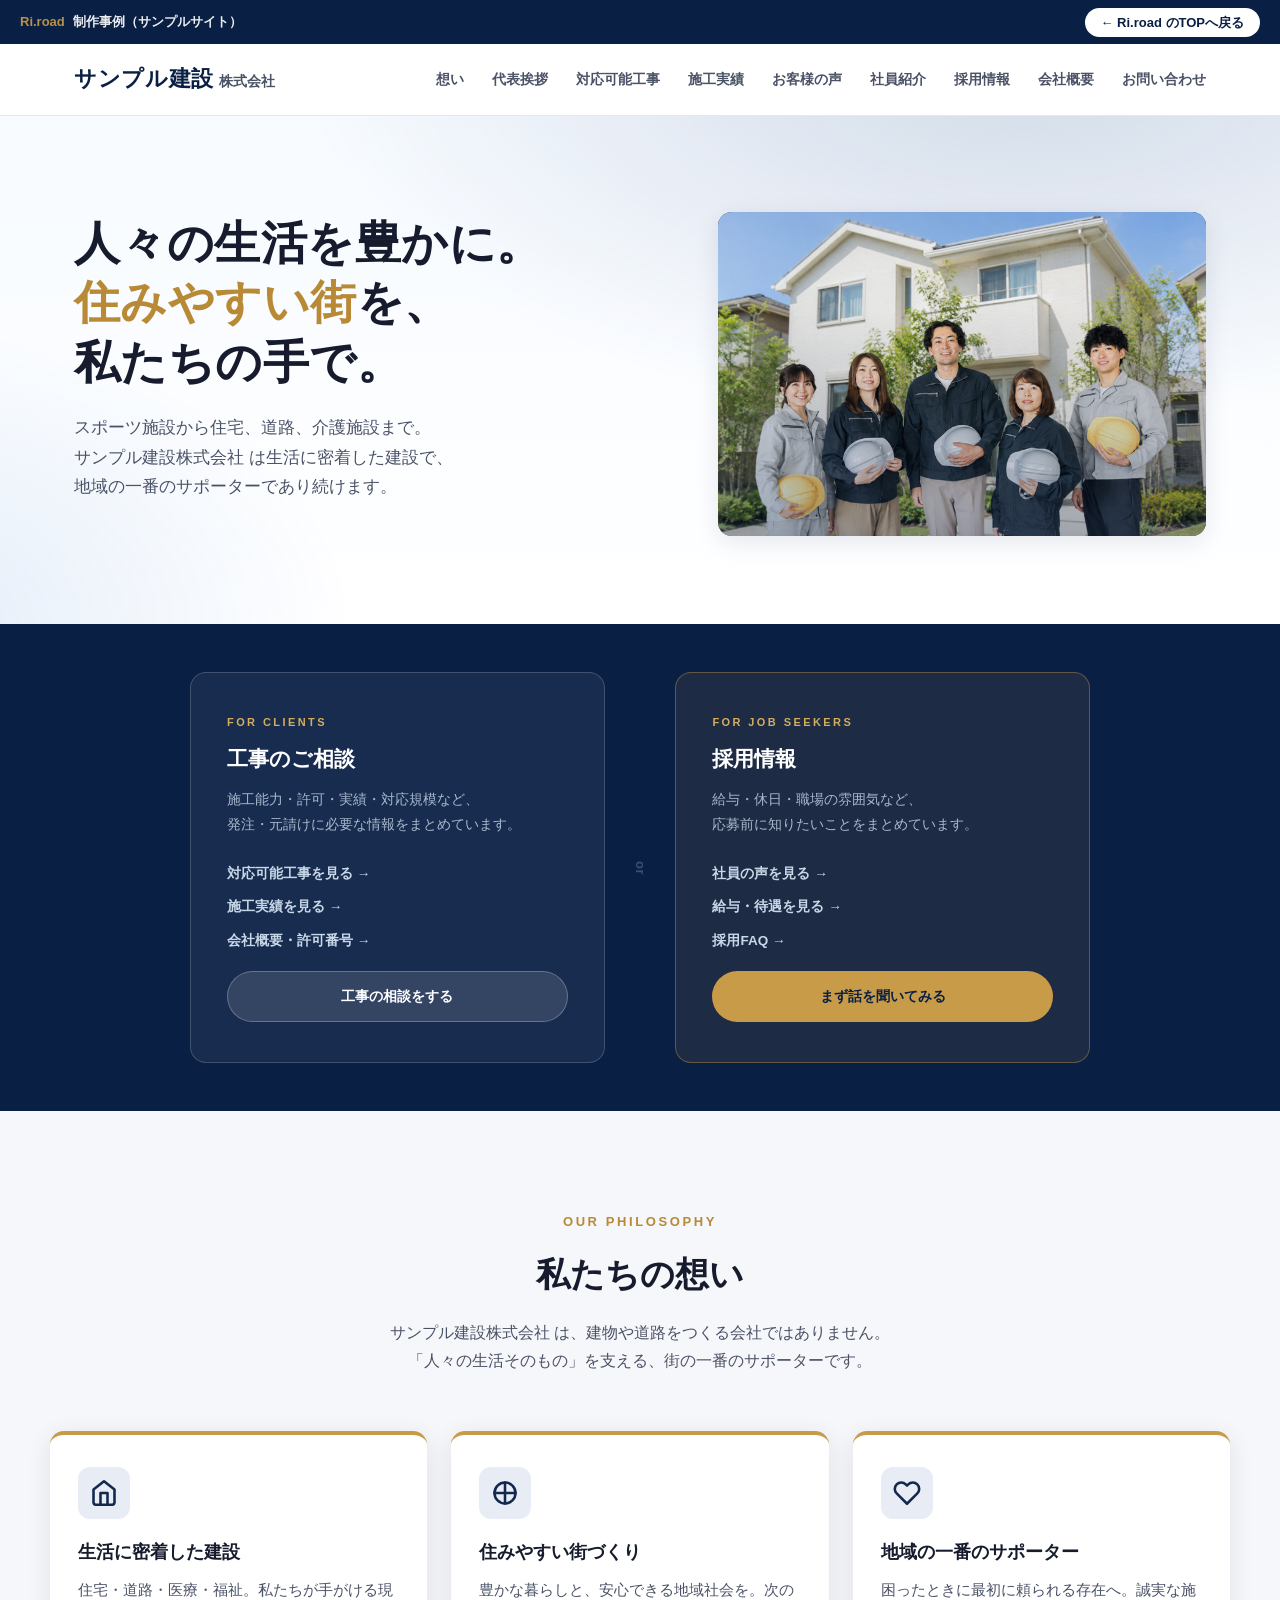
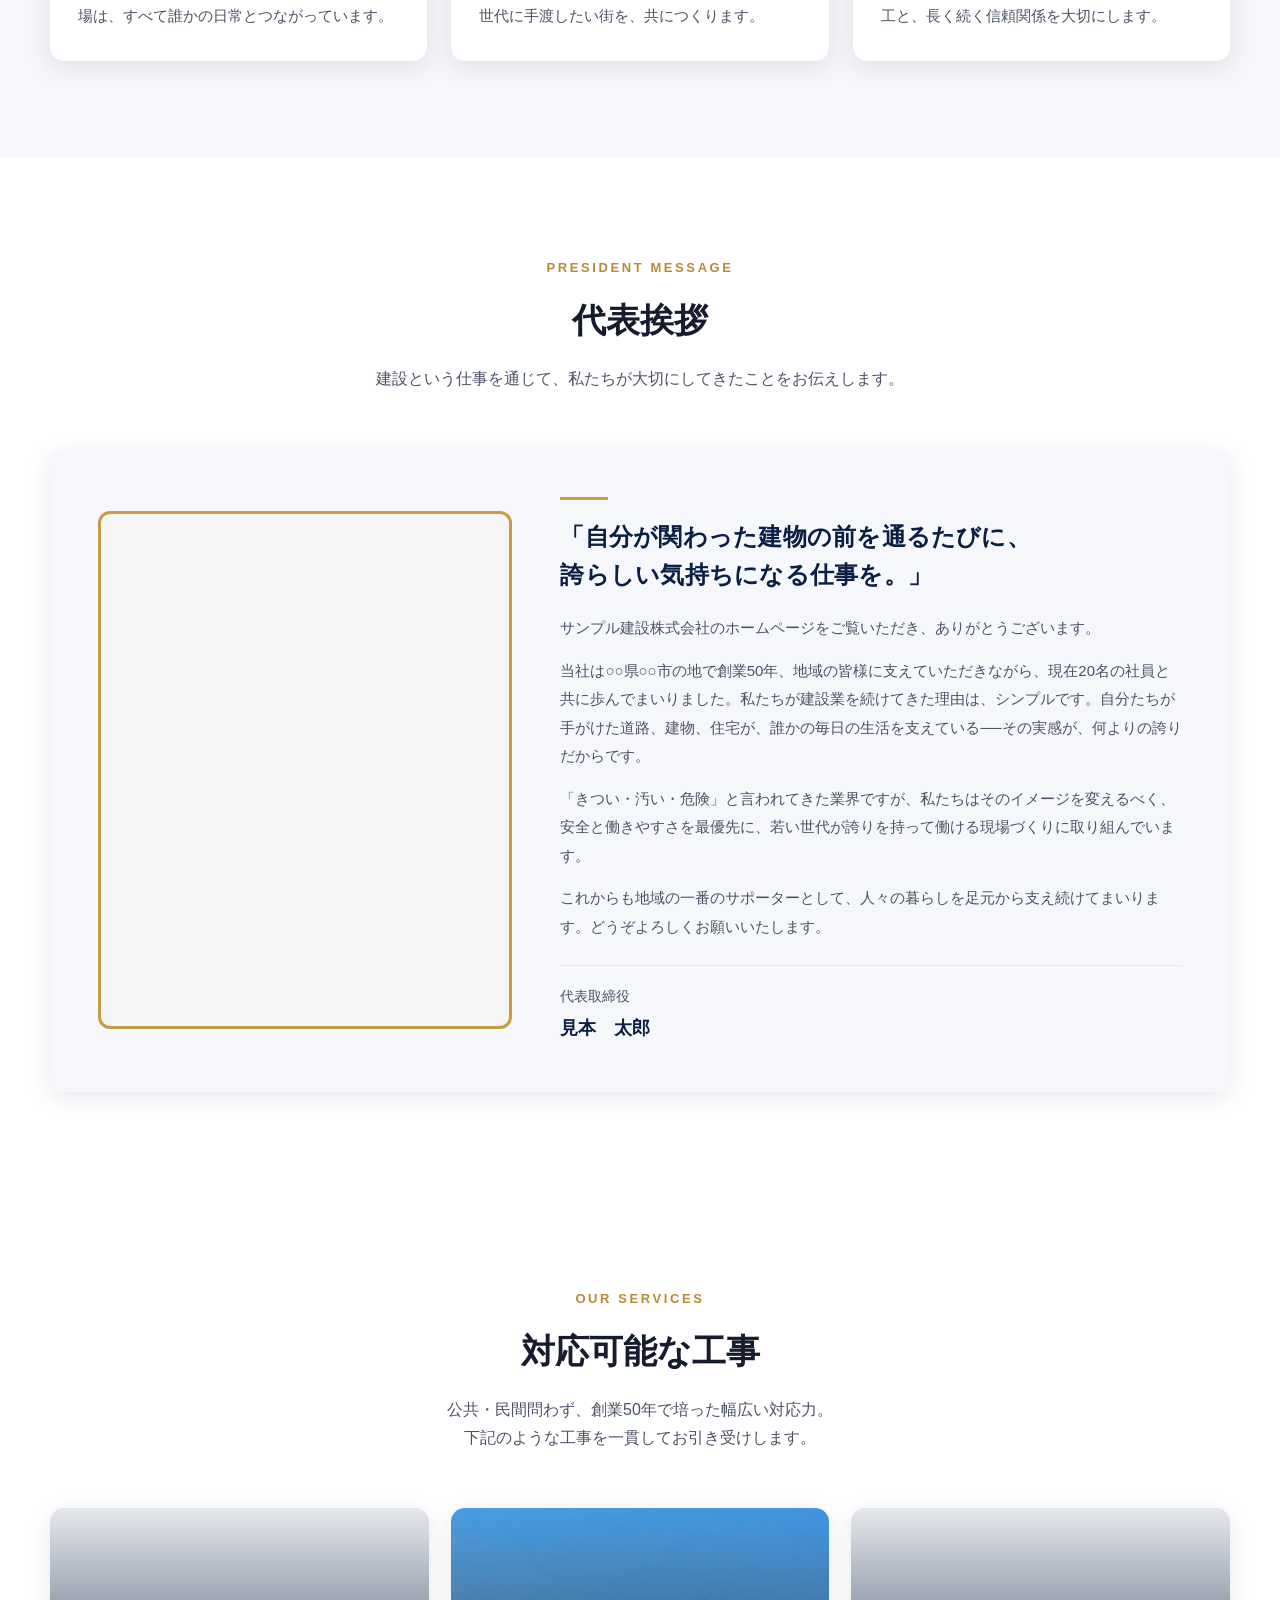
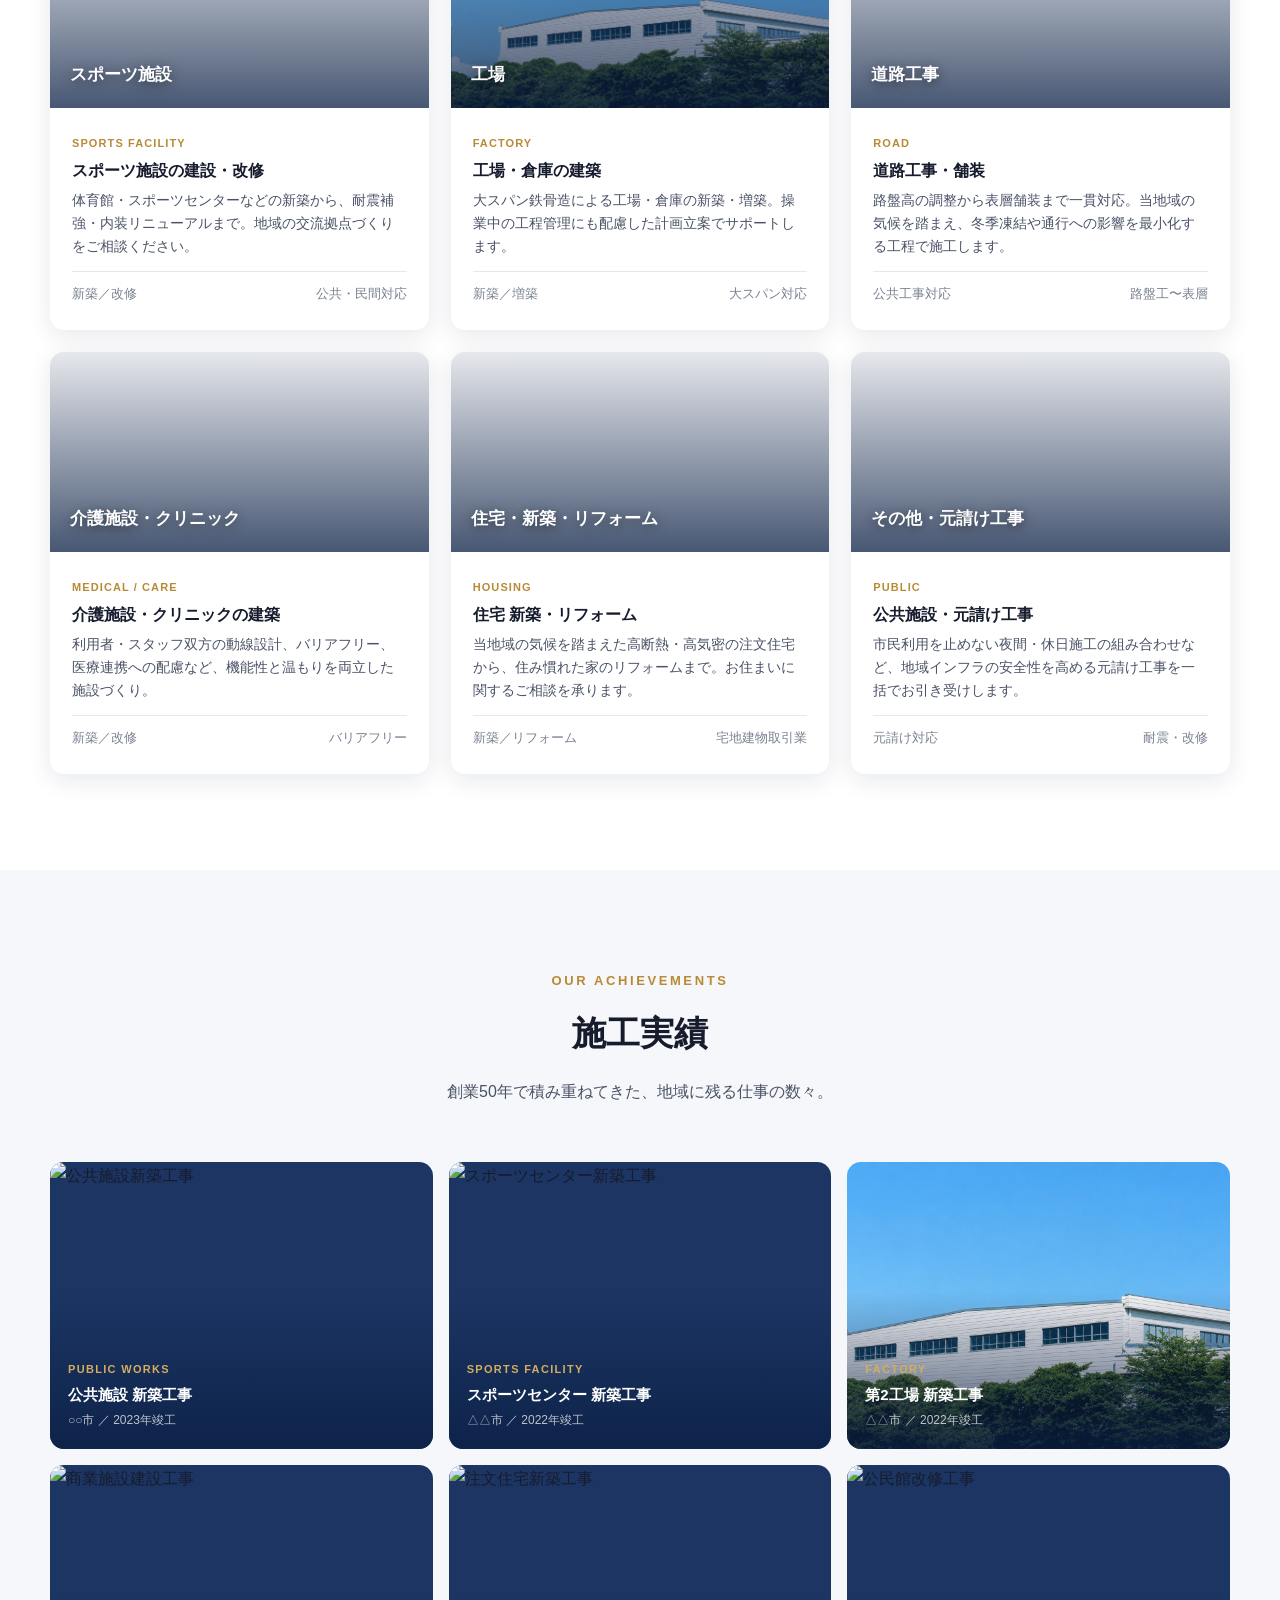
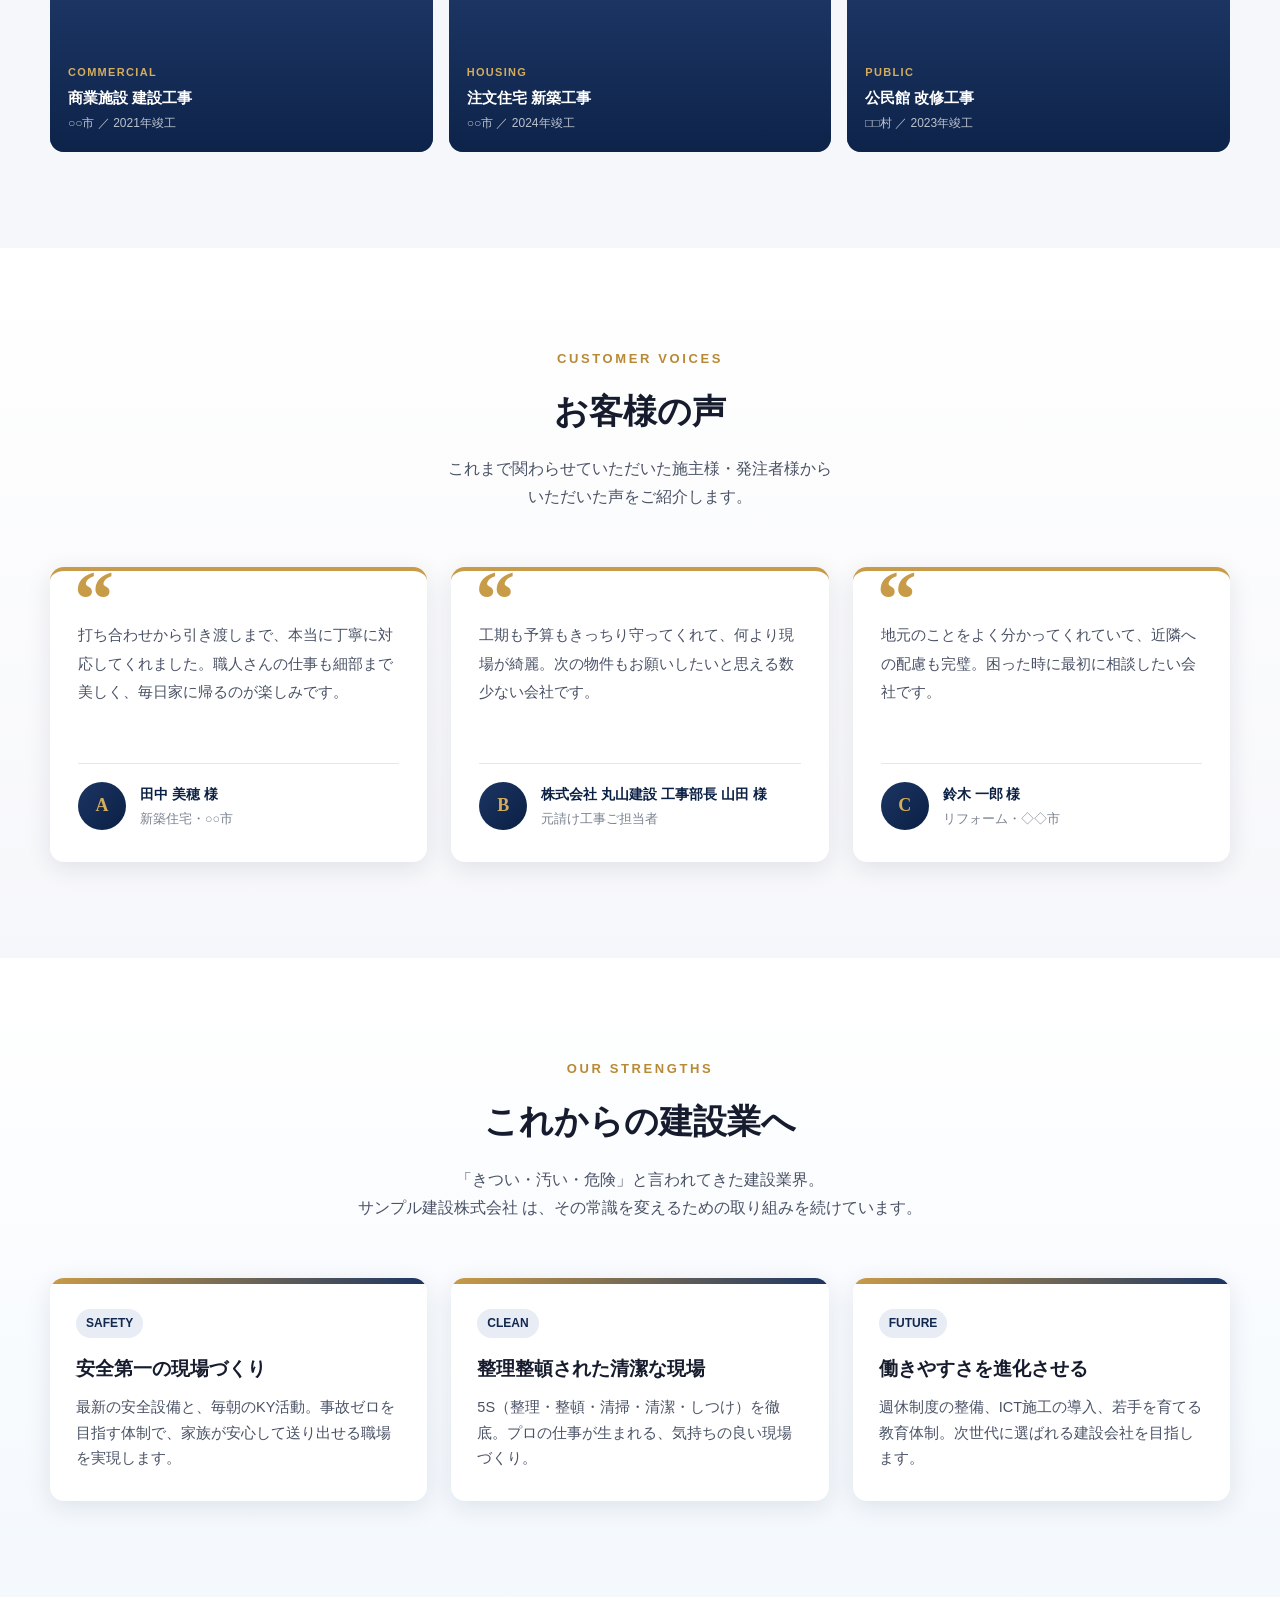
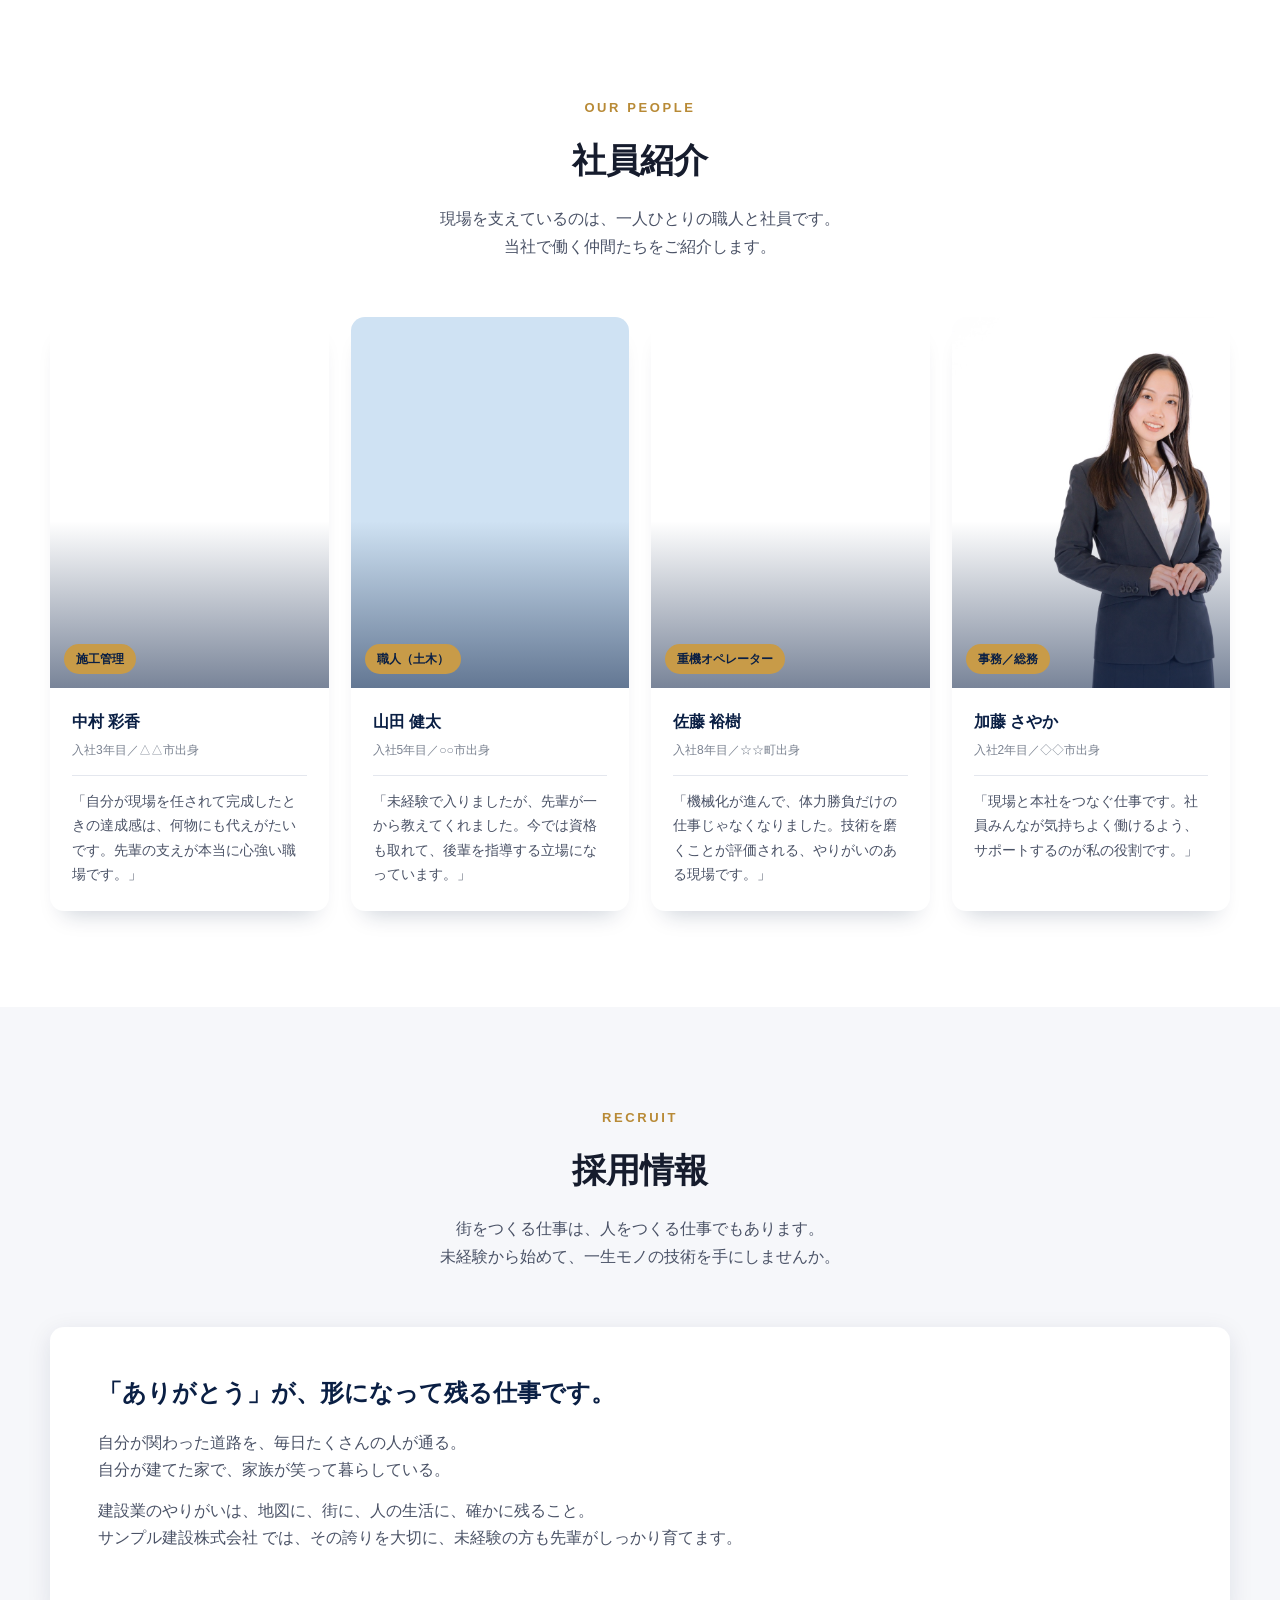
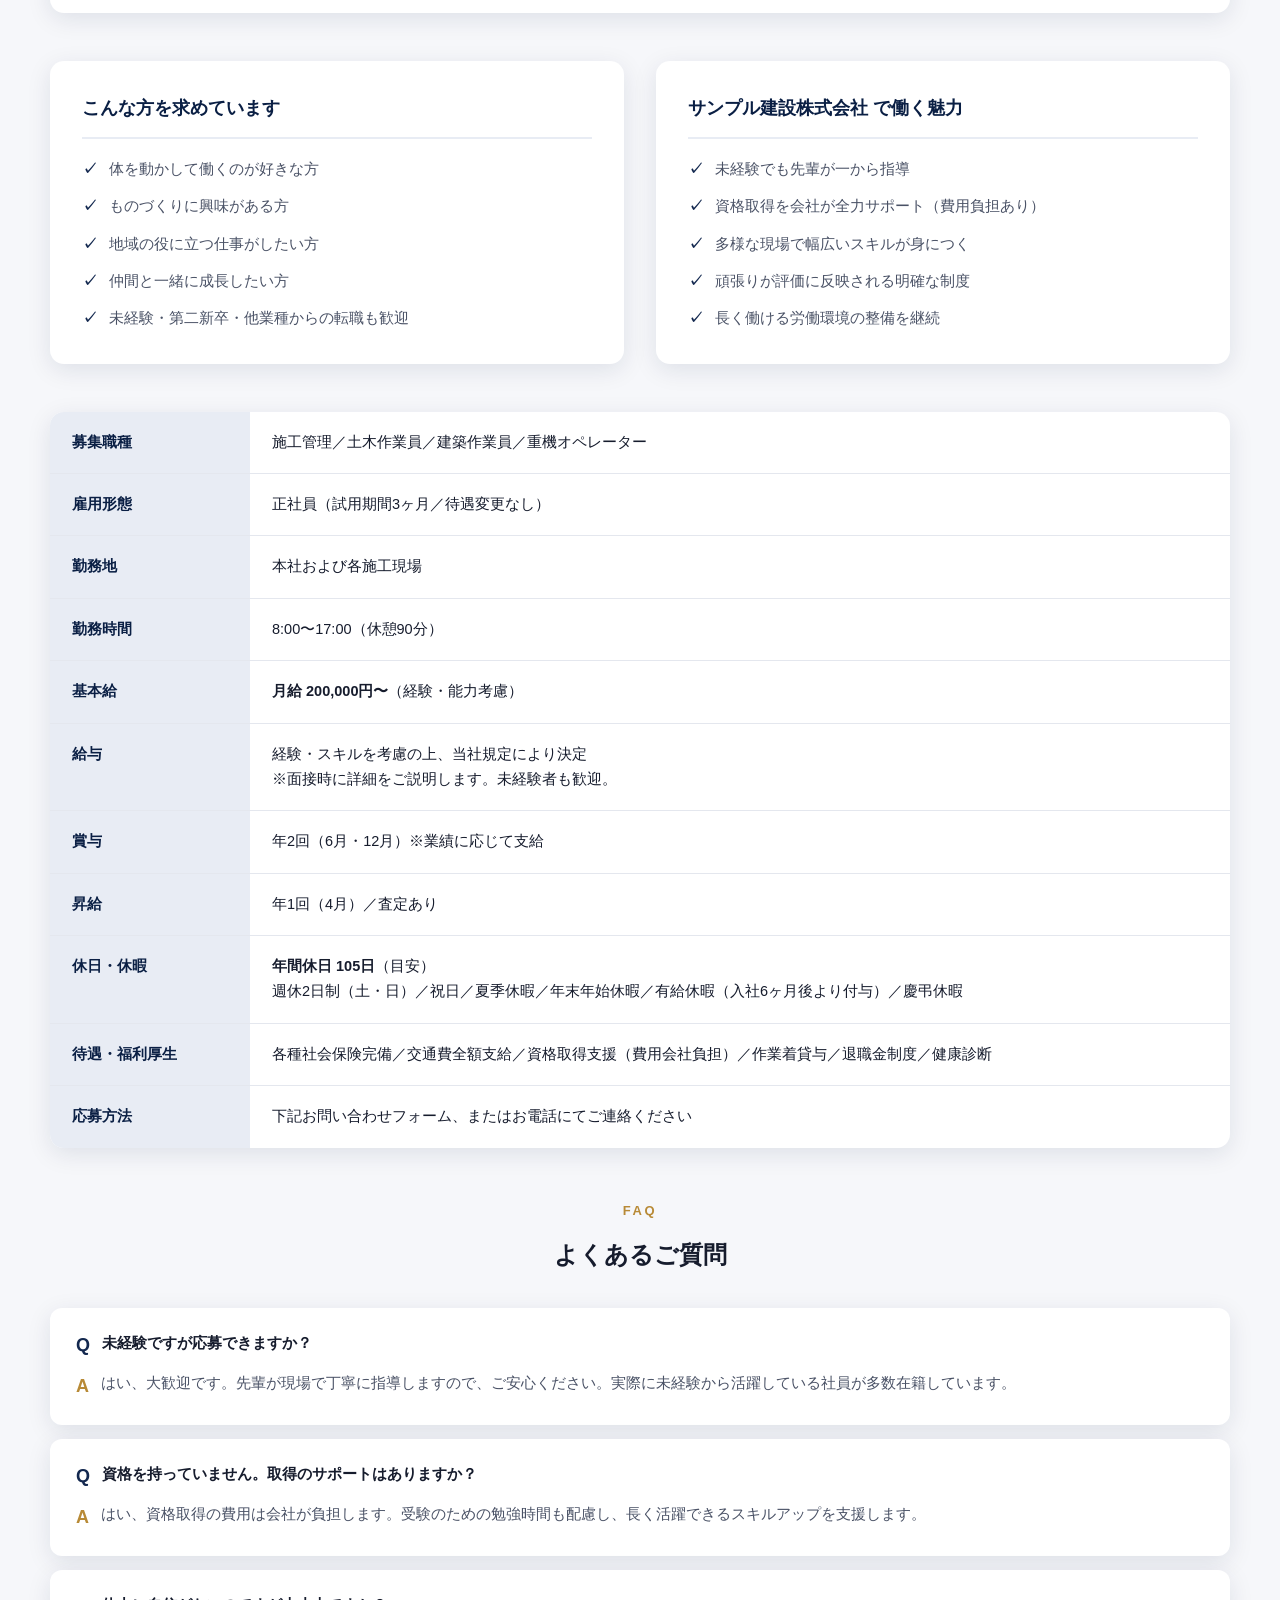
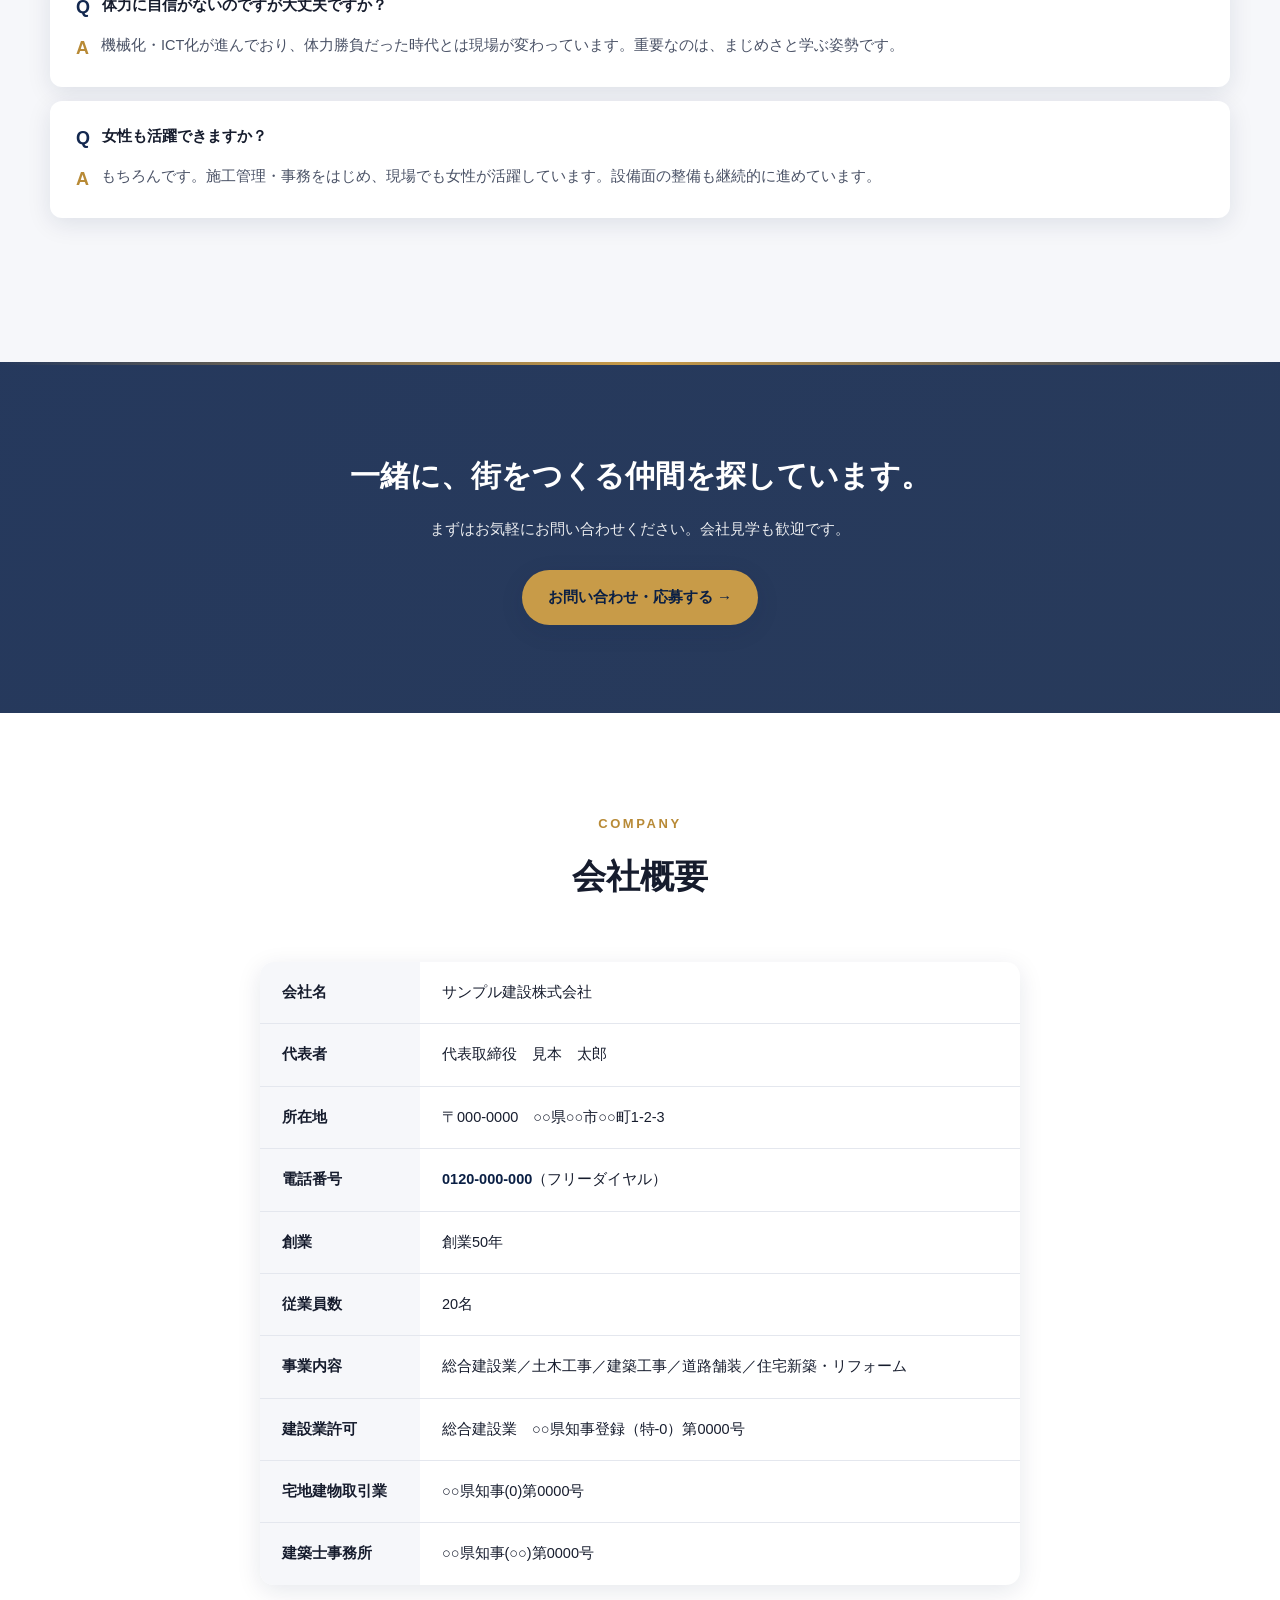
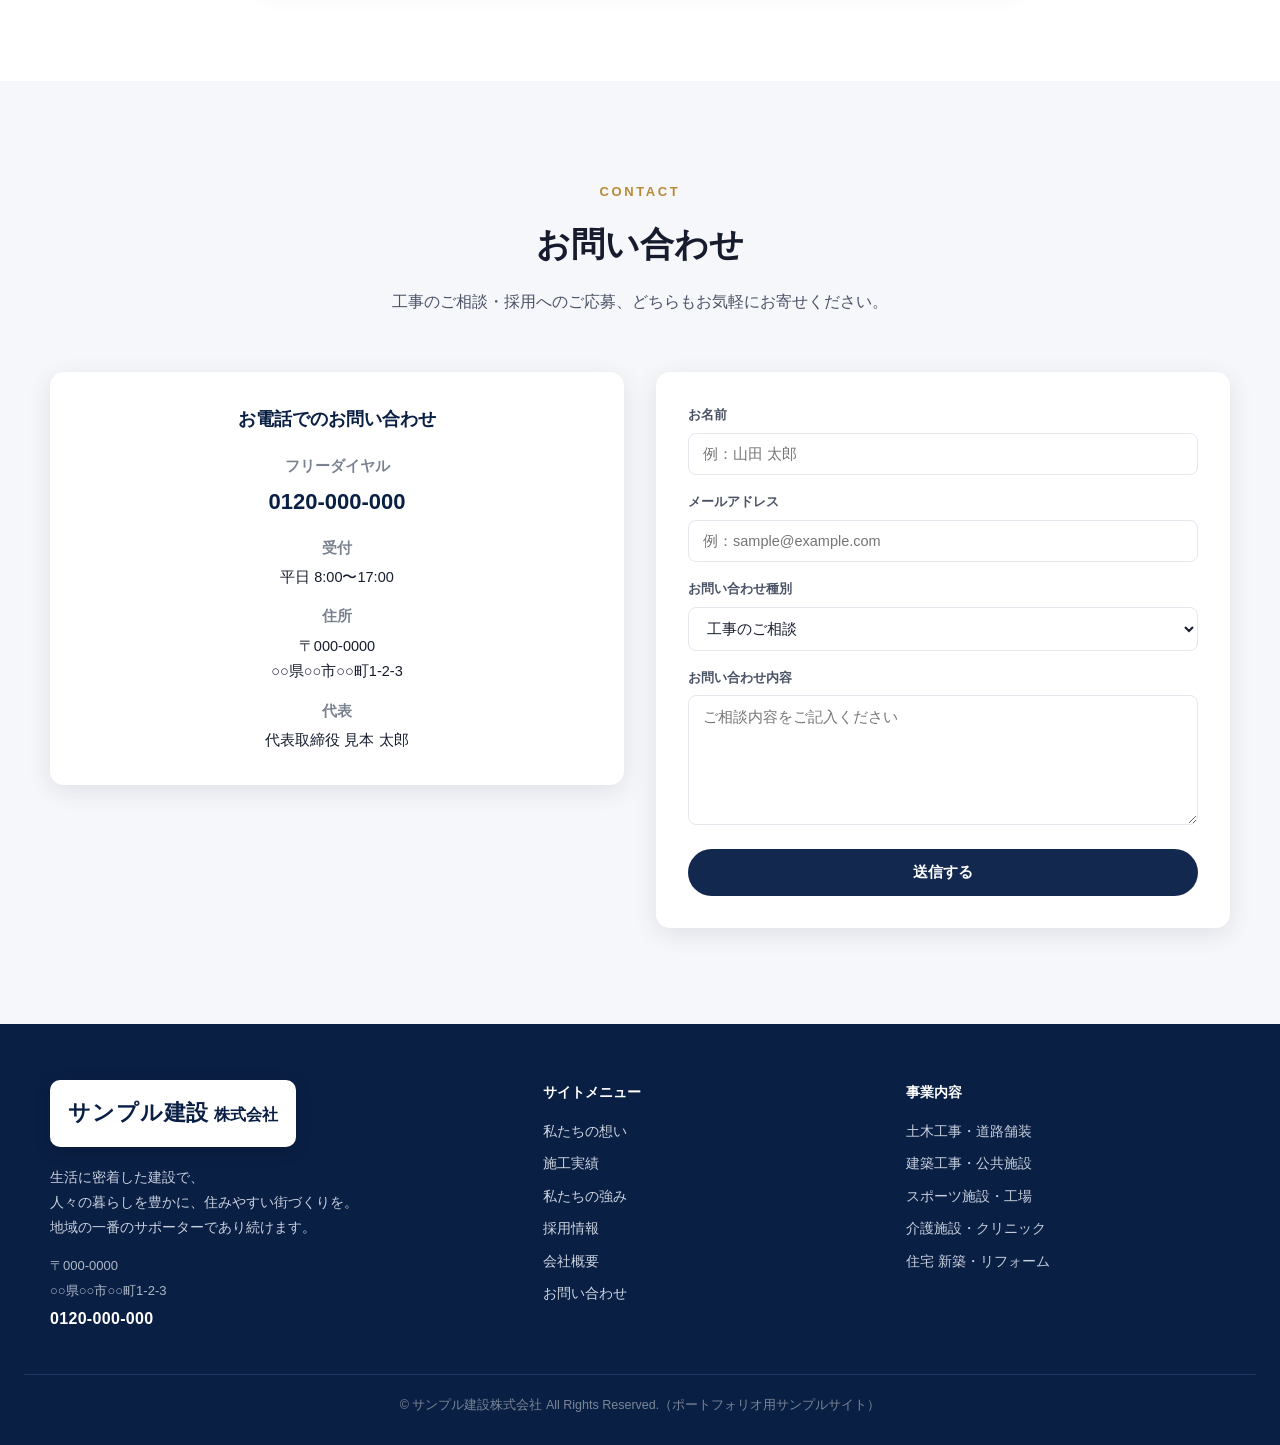
==== commit c1c50179: "Add files via upload" ====
--- a/work/nomura/index.html
+++ b/work/nomura/index.html
@@ -42,7 +42,7 @@
 
   /* Header */
   header{
-    position:sticky;top:0;z-index:50;
+    position:sticky;top:44px;z-index:50;
     background:rgba(255,255,255,.95);
     backdrop-filter:blur(10px);
     border-bottom:1px solid var(--gray-200);
@@ -90,6 +90,32 @@
   .nav-cta:hover{background:var(--navy-900);text-decoration:none}
   .hamburger{display:none;background:none;border:0;cursor:pointer;padding:8px}
   .hamburger span{display:block;width:24px;height:2px;background:var(--gray-900);margin:5px 0;transition:.2s}
+
+  /* ri.road 制作事例 return bar */
+  .riroad-bar{
+    position:sticky;top:0;z-index:100;
+    height:44px;box-sizing:border-box;
+    background:var(--navy-900);color:#fff;
+    display:flex;align-items:center;justify-content:space-between;
+    gap:12px;padding:0 20px;
+  }
+  .riroad-bar .rb-label{
+    font-size:13px;font-weight:600;opacity:.92;
+    display:flex;align-items:center;gap:8px;overflow:hidden;
+    white-space:nowrap;text-overflow:ellipsis;
+  }
+  .riroad-bar .rb-label b{color:var(--gold-500);font-weight:700}
+  .riroad-bar .rb-back{
+    display:inline-flex;align-items:center;gap:6px;flex-shrink:0;
+    background:#fff;color:var(--navy-900);
+    padding:8px 16px;border-radius:999px;
+    font-size:13px;font-weight:700;line-height:1;
+  }
+  .riroad-bar .rb-back:hover{background:var(--gold-500);color:var(--navy-900);text-decoration:none}
+  @media(max-width:600px){
+    .riroad-bar .rb-label span{display:none}
+    .riroad-bar{justify-content:space-between}
+  }
 
   /* Hero */
   .hero{
@@ -383,7 +409,7 @@
     text-shadow:0 2px 12px rgba(0,0,0,.5);font-size:17px;
   }
   .w1{background-image:url('https://images.unsplash.com/photo-1574629810360-7efbbe195018?auto=format&fit=crop&w=600&q=80')}
-  .w2{background-image:url('./photos/work-factory.png')}
+  .w2{background-image:url('./photos/work-factory.jpg')}
   .w3{background-image:url('https://images.unsplash.com/photo-1504307651254-35680f356dfd?auto=format&fit=crop&w=600&q=80')}
   .w4{background-image:url('https://images.unsplash.com/photo-1586773860418-d37222d8fce3?auto=format&fit=crop&w=600&q=80')}
   .w5{background-image:url('https://images.unsplash.com/photo-1564013799919-ab600027ffc6?auto=format&fit=crop&w=600&q=80')}
@@ -590,6 +616,11 @@
 </head>
 <body>
 
+<div class="riroad-bar">
+  <span class="rb-label"><b>Ri.road</b><span>制作事例（サンプルサイト）</span></span>
+  <a class="rb-back" href="../../index.html#top">← Ri.road のTOPへ戻る</a>
+</div>
+
 <header>
   <div class="nav">
     <a href="#top" class="logo">
@@ -624,7 +655,7 @@
       </p>
     </div>
     <div class="hero-visual">
-      <img src="./photos/hero-bg.png" class="hero-img" alt="チーム写真" />
+      <img src="./photos/hero-bg.jpg" class="hero-img" alt="チーム写真" />
       <svg viewBox="0 0 400 400" xmlns="http://www.w3.org/2000/svg" preserveAspectRatio="xMidYMid slice">
         <defs>
           <linearGradient id="g1" x1="0" y1="0" x2="1" y2="1">
@@ -848,7 +879,7 @@
         </div>
       </div>
       <div class="gallery-item">
-        <img src="./photos/work-factory.png" alt="工場新築工事" />
+        <img src="./photos/work-factory.jpg" alt="工場新築工事" />
         <div class="gallery-overlay">
           <span class="gallery-tag">FACTORY</span>
           <div class="gallery-title">第2工場 新築工事</div>
